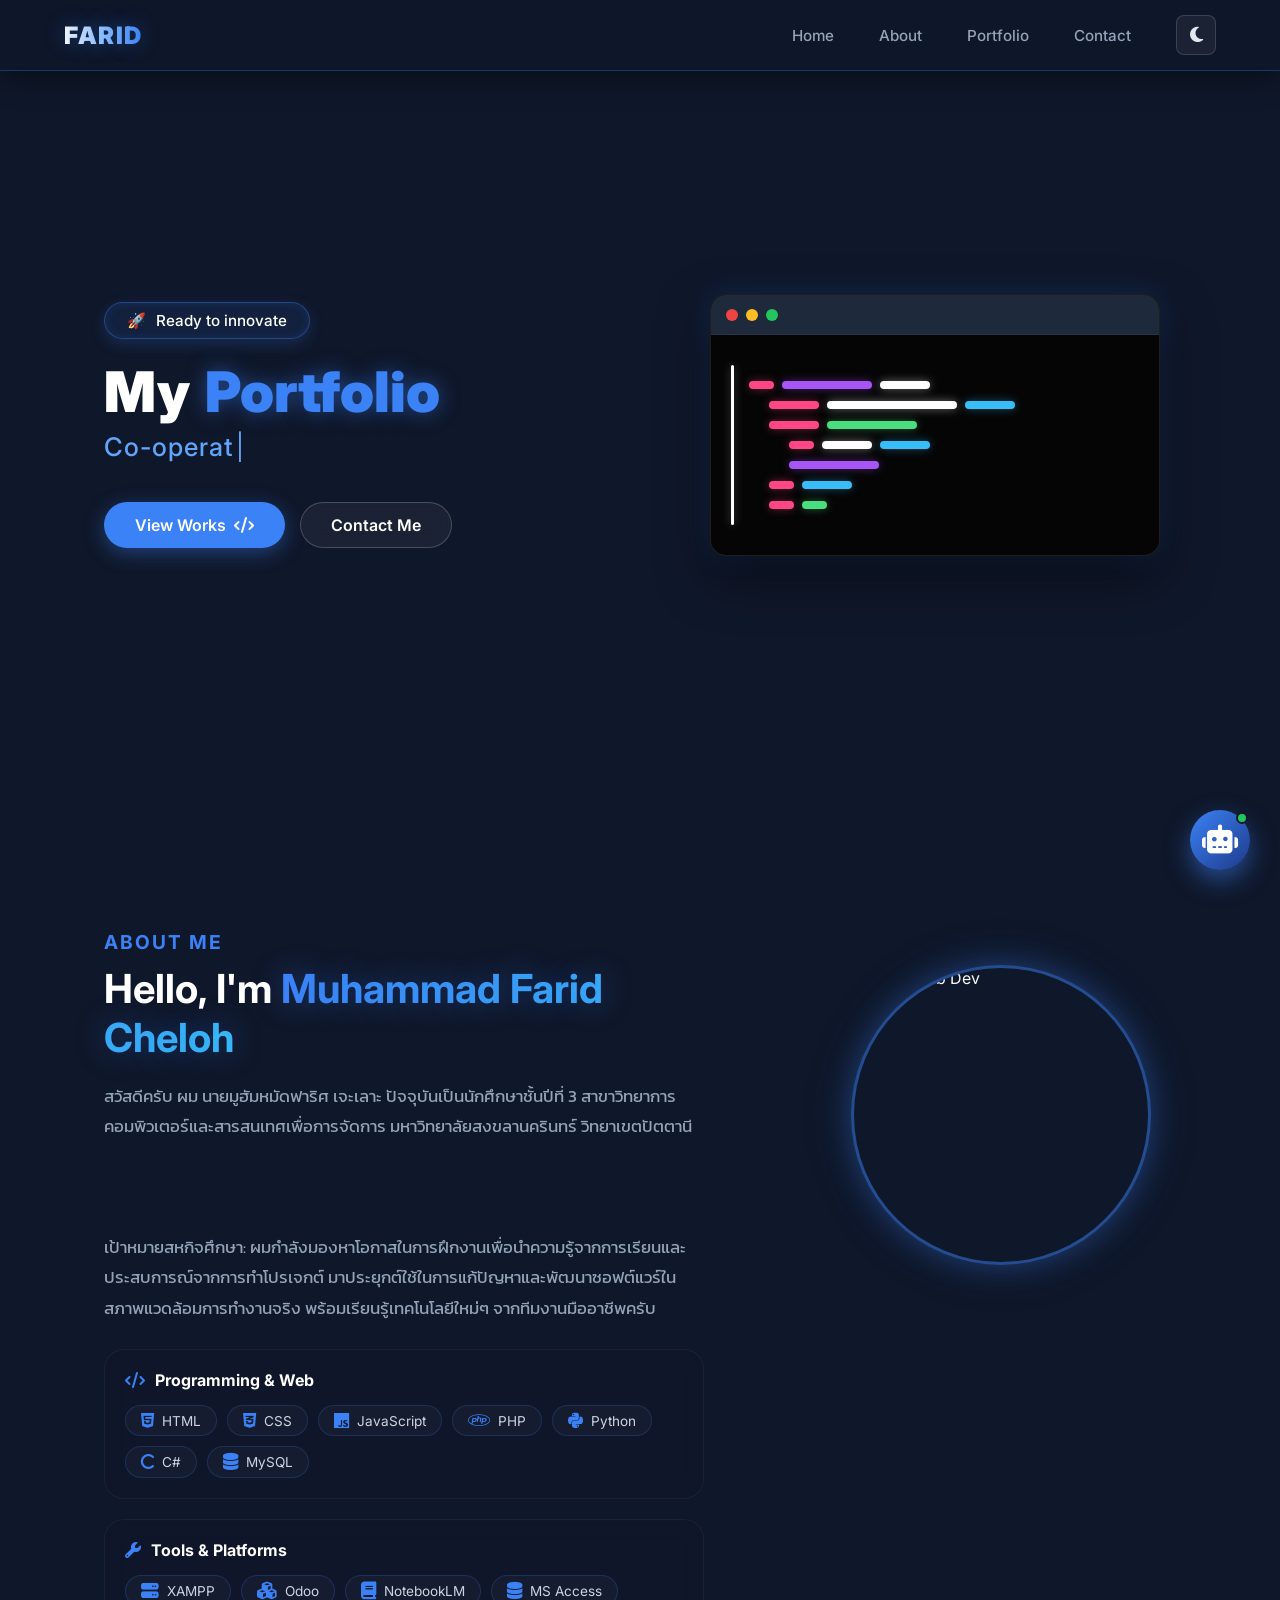
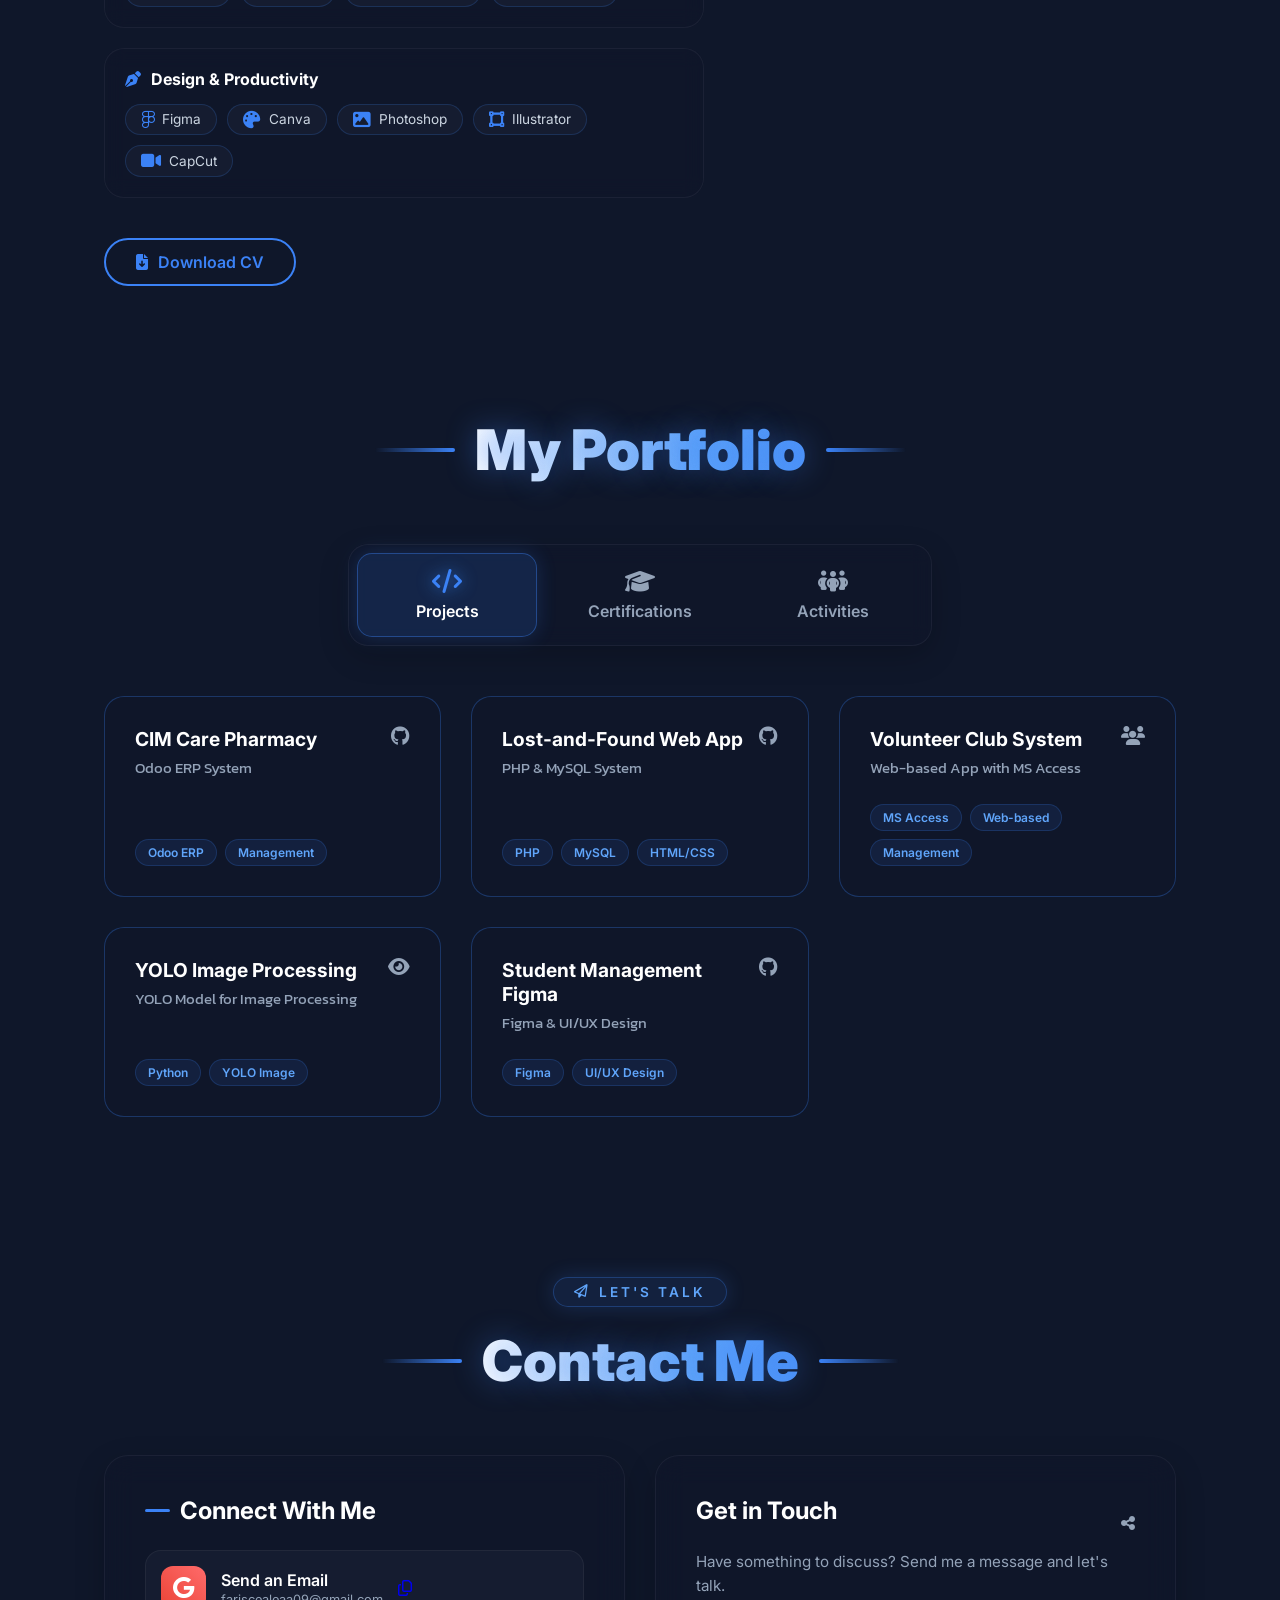
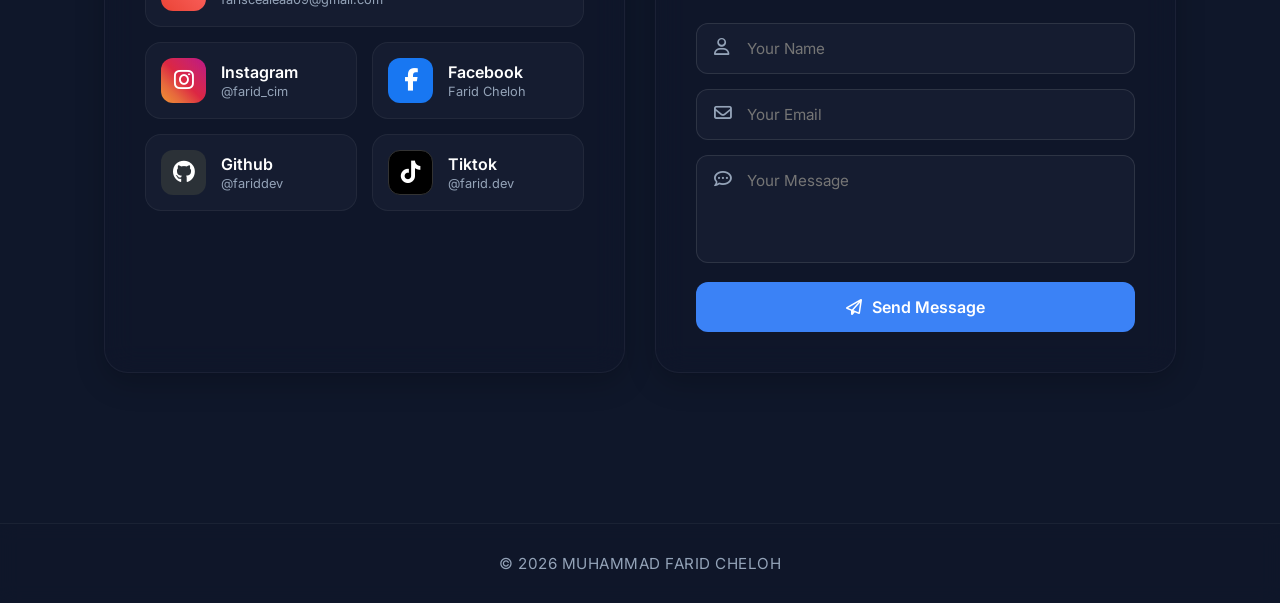
==== home.html @ 6fca8452 "Add files via upload" ====
<!DOCTYPE html>
<html lang="th">
<head>
    <meta charset="UTF-8">
    <meta name="viewport" content="width=device-width, initial-scale=1.0">
    <title>Muhammad Farid | Developer Portfolio</title>
    <link href="https://fonts.googleapis.com/css2?family=Inter:wght@400;700;900&family=Kanit:wght@200;400;600&display=swap" rel="stylesheet">
    <link rel="stylesheet" href="https://cdnjs.cloudflare.com/ajax/libs/font-awesome/6.5.1/css/all.min.css">
    <link href="https://unpkg.com/aos@2.3.1/dist/aos.css" rel="stylesheet">
    <link rel="stylesheet" href="style.css">
</head>
<body>

    <nav class="pill-nav" data-aos="fade-down">
        <div class="nav-left"><span class="nav-brand-name">Farid</span></div>
        <div class="nav-right-group">
            <ul class="nav-links">
                <li><a href="#home" class="nav-item">Home</a></li>
                <li><a href="#about" class="nav-item">About</a></li>
                <li><a href="#projects" class="nav-item">Portfolio</a></li>
                <li><a href="#contact" class="nav-item">Contact</a></li>
            </ul>
            <button id="theme-toggle" class="theme-btn" title="Toggle Dark/Light Mode"><i class="fa-solid fa-moon"></i></button>
        </div>
    </nav>

    <main>
        <section id="home" class="hero">
            <div class="container hero-container">
                <div class="hero-content" data-aos="fade-right">
                    <div class="status-pill"><span>🚀</span> Ready to innovate</div>
                    <h1 class="job-title">My<span>Portfolio</span></h1>
                    <h2 class="sub-job"><span id="typewriter-text"></span><span class="blink-cursor">|</span></h2>
                    <div class="hero-btns">
                        <a href="#projects" class="btn-primary">View Works <i class="fa-solid fa-code"></i></a>
                        <a href="#contact" class="btn-secondary">Contact Me</a>
                    </div>
                </div>
                
                <div class="hero-visual" data-aos="zoom-in" data-aos-delay="200">
                    <div class="dev-logo-box">
                        <div class="browser-dots">
                            <span class="dot red"></span><span class="dot yellow"></span><span class="dot green"></span>
                        </div>
                        <div class="code-animation-container">
                            <div class="vertical-line"></div>
                            <div class="code-lines-wrapper">
                                <div class="c-line"><span class="c-pill pink w-1"></span><span class="c-pill purple w-3"></span><span class="c-pill white w-2"></span></div>
                                <div class="c-line indent-1"><span class="c-pill pink w-2"></span><span class="c-pill white w-4"></span><span class="c-pill blue w-2"></span></div>
                                <div class="c-line indent-1"><span class="c-pill pink w-2"></span><span class="c-pill green w-3"></span></div>
                                <div class="c-line indent-2"><span class="c-pill pink w-1"></span><span class="c-pill white w-2"></span><span class="c-pill blue w-2"></span></div>
                                <div class="c-line indent-2"><span class="c-pill purple w-3"></span></div>
                                <div class="c-line indent-1"><span class="c-pill pink w-1"></span><span class="c-pill blue w-2"></span></div>
                                <div class="c-line indent-1"><span class="c-pill pink w-1"></span><span class="c-pill green w-1"></span></div>
                            </div>
                        </div>
                    </div>
                </div>
            </div>
        </section>

        <section id="about">
            <div class="container">
                <div class="about-wrapper">
                    <div class="about-info" data-aos="fade-right">
                        <h2 class="about-title">About Me</h2>
                        <h3 class="hello-text">Hello, I'm <span class="highlight-name">Muhammad Farid Cheloh</span></h3>
                        <p class="about-bio">
                            สวัสดีครับ ผม นายมูฮัมหมัดฟาริศ เจะเลาะ ปัจจุบันเป็นนักศึกษาชั้นปีที่ 3 สาขาวิทยาการคอมพิวเตอร์และสารสนเทศเพื่อการจัดการ มหาวิทยาลัยสงขลานครินทร์ วิทยาเขตปัตตานี<br><br><br><br>
                            เป้าหมายสหกิจศึกษา: ผมกำลังมองหาโอกาสในการฝึกงานเพื่อนำความรู้จากการเรียนและประสบการณ์จากการทำโปรเจกต์ มาประยุกต์ใช้ในการแก้ปัญหาและพัฒนาซอฟต์แวร์ในสภาพแวดล้อมการทำงานจริง พร้อมเรียนรู้เทคโนโลยีใหม่ๆ จากทีมงานมืออาชีพครับ
                        </p>
                        
                        <div class="skills-showcase">
                            <div class="skill-category">
                                <h4><i class="fa-solid fa-code"></i> Programming & Web</h4>
                                <div class="tech-stack-pills">
                                    <span class="tech-pill"><i class="fa-brands fa-html5"></i> HTML</span>
                                    <span class="tech-pill"><i class="fa-brands fa-css3-alt"></i> CSS</span>
                                    <span class="tech-pill"><i class="fa-brands fa-js"></i> JavaScript</span>
                                    <span class="tech-pill"><i class="fa-brands fa-php"></i> PHP</span>
                                    <span class="tech-pill"><i class="fa-brands fa-python"></i> Python</span>
                                    <span class="tech-pill"><i class="fa-solid fa-c"></i> C#</span>
                                    <span class="tech-pill"><i class="fa-solid fa-database"></i> MySQL</span>
                                </div>
                            </div>

                            <div class="skill-category">
                                <h4><i class="fa-solid fa-wrench"></i> Tools & Platforms</h4>
                                <div class="tech-stack-pills">
                                    <span class="tech-pill"><i class="fa-solid fa-server"></i> XAMPP</span>
                                    <span class="tech-pill"><i class="fa-solid fa-cubes"></i> Odoo</span>
                                    <span class="tech-pill"><i class="fa-solid fa-book"></i> NotebookLM</span>
                                    <span class="tech-pill"><i class="fa-solid fa-database"></i> MS Access</span>
                                </div>
                            </div>

                            <div class="skill-category">
                                <h4><i class="fa-solid fa-pen-nib"></i> Design & Productivity</h4>
                                <div class="tech-stack-pills">
                                    <span class="tech-pill"><i class="fa-brands fa-figma"></i> Figma</span>
                                    <span class="tech-pill"><i class="fa-solid fa-palette"></i> Canva</span>
                                    <span class="tech-pill"><i class="fa-solid fa-image"></i> Photoshop</span>
                                    <span class="tech-pill"><i class="fa-solid fa-vector-square"></i> Illustrator</span>
                                    <span class="tech-pill"><i class="fa-solid fa-video"></i> CapCut</span>
                                </div>
                            </div>
                        </div>

                        <div class="about-actions">
                            <a href="assets/pdf/Resume_Muhammadfarid_Cheloh.pdf" class="btn-cv" target="_blank"><i class="fa-solid fa-file-arrow-down"></i> Download CV</a>
                        </div>
                    </div>
                    
                    <div class="about-image-container" data-aos="fade-left">
                        <div class="profile-glow-ring"></div>
                        <div class="profile-circle">
                            <img src="https://media.discordapp.net/attachments/1481311491276800192/1481694243419590778/0b1e8082-4c52-452a-9e64-dcdb04a88c0c.png?ex=69b43ecc&is=69b2ed4c&hm=f2e26850e00615bcdcffd35544f0e735a19c7c8fc6d232da368fdc7147a6ad24&=&format=webp&quality=lossless&width=659&height=879" alt="Farid Web Dev">
                        </div>
                    </div>
                </div>
            </div>
        </section>
        
        <section id="projects">
            <div class="container">
                <div class="portfolio-header-container">
                    <h2 class="section-title-decorated">
                        <span class="deco-line left"></span>
                        <span class="text-gradient">My Portfolio</span>
                        <span class="deco-line right"></span>
                    </h2>
                </div>
                
                <div class="portfolio-tabs-container" data-aos="fade-up">
                    <div class="portfolio-tabs">
                        <button class="tab-btn active" data-target="projects-grid">
                            <i class="fa-solid fa-code"></i>
                            <span>Projects</span>
                        </button>
                        <button class="tab-btn" data-target="certs-grid">
                            <i class="fa-solid fa-graduation-cap"></i>
                            <span>Certifications</span>
                        </button>
                        <button class="tab-btn" data-target="activities-grid">
                            <i class="fa-solid fa-people-group"></i>
                            <span>Activities</span>
                        </button>
                    </div>
                </div>

                <div id="projects-grid" class="tab-content active">
                    <div class="project-grid">
                        
                        <div class="project-card outline-card open-modal-btn" style="cursor: pointer;"
                             data-title="CIM Care Pharmacy"
                             data-img="https://media.discordapp.net/attachments/1481311491276800192/1485883599323529377/88a41fdd-7c52-43fe-902d-ece4207ed187.jpg?ex=69c37c70&is=69c22af0&hm=4f07d56ad2f64a5fb3a682da30a0ff3fe61378372bcf04bba77ad2b9ac357f90&=&format=webp&width=1152&height=723, 
                                       https://media.discordapp.net/attachments/1481311491276800192/1485883597880692807/99251983-9592-48e6-a6f1-7eb5e200b9e2.jpg?ex=69c37c70&is=69c22af0&hm=0306066118ce299c33e43a472f9101943905da246966fafbe5e33caf48d497ce&=&format=webp&width=1152&height=723,
                                       https://media.discordapp.net/attachments/1481311491276800192/1485883598492930058/7925c817-18c9-420f-a3f4-76be4906a9b6.jpg?ex=69c37c70&is=69c22af0&hm=d666dd576604ce462f08e3804260b4a6ec5bf44ad49f0ec4b7afc1905e0ea5fe&=&format=webp&width=1152&height=723"
                             data-desc="ระบบบริหารจัดการร้านขายยา CIM Care Pharmacy พัฒนาด้วย Odoo ERP มีโมดูลการจัดการสินค้า การขาย การเงิน และรายงานต่างๆ ช่วยให้เจ้าของร้านสามารถควบคุมธุรกิจได้อย่างมีประสิทธิภาพและง่ายดาย"
                             data-tech="Odoo ERP, Management">
                            <div class="card-info">
                                <div class="card-header">
                                    <h3>CIM Care Pharmacy</h3>
                                    <i class="fa-brands fa-github link-icon"></i>
                                </div>
                                <span class="card-subtitle">Odoo ERP System</span>
                                <div class="tech-tags">
                                    <span>Odoo ERP</span>
                                    <span>Management</span>
                                </div>
                                <div class="full-card-link"></div> 
                            </div>
                        </div>

                        <div class="project-card outline-card open-modal-btn" style="cursor: pointer;"
                             data-title="Lost-and-Found Web App"
                             data-img="https://media.discordapp.net/attachments/1481311491276800192/1481745475320283207/image.png?ex=69b46e82&is=69b31d02&hm=18e2483980aef44514c56a6eb5051f0a61d94b0a17c85876382520f015a49aad&=&format=webp&quality=lossless&width=1569&height=723, 
                                       https://media.discordapp.net/attachments/1481311491276800192/1481748714245853346/image.png?ex=69b47187&is=69b32007&hm=9be3e0a5d3b03867d58f86a2780c4bc62d487c665bfd4aabff8213b890ccf7b4&=&format=webp&quality=lossless&width=1070&height=456"
                             data-desc="ระบบเว็บแอปพลิเคชันสำหรับแจ้งของหายและตามหาของภายในมหาวิทยาลัย พัฒนาด้วย PHP และ MySQL มีระบบจัดการผู้ใช้งาน การอัปโหลดรูปภาพ และอัปเดตสถานะสิ่งของได้แบบ Real-time"
                             data-tech="PHP, MySQL, HTML, CSS, JavaScript, Bootstrap">
                            <div class="card-info">
                                <div class="card-header">
                                    <h3>Lost-and-Found Web App</h3>
                                    <i class="fa-brands fa-github link-icon"></i>
                                </div>
                                <span class="card-subtitle">PHP & MySQL System</span>
                                <div class="tech-tags">
                                    <span>PHP</span>
                                    <span>MySQL</span>
                                    <span>HTML/CSS</span>
                                </div>
                                <div class="full-card-link"></div> 
                            </div>
                        </div>

                        <div class="project-card outline-card">
                            <div class="card-info">
                                <div class="card-header">
                                    <h3>Volunteer Club System</h3>
                                    <i class="fa-solid fa-users link-icon"></i>
                                </div>
                                <span class="card-subtitle">Web-based App with MS Access</span>
                                <div class="tech-tags">
                                    <span>MS Access</span>
                                    <span>Web-based</span>
                                    <span>Management</span>
                                </div>
                                <a href="#" class="full-card-link"></a>
                            </div>
                        </div>

                        <div class="project-card outline-card open-modal-btn" style="cursor: pointer;"
                             data-title="Object Detection Project"
                             data-img="https://media.discordapp.net/attachments/1481311491276800192/1481751791715745835/yolo_plastic_p03.jpg?ex=69c2f4e4&is=69c1a364&hm=31dc283a71bdb7e39eda054e9e2a176131e625cab641ef8742f6fc1457f4703a&=&format=webp&width=542&height=723, 
                                       https://media.discordapp.net/attachments/1481311491276800192/1481751792508469398/yolo_paper_p02.jpg?ex=69c2f4e4&is=69c1a364&hm=763115bdb76300b41ec4a419a7262416ef0cac3c84dc5ded27e4112a373a4181&=&format=webp&width=542&height=723,
                                       https://media.discordapp.net/attachments/1481311491276800192/1481751793309323366/yolo_bottle_p01.jpg?ex=69c2f4e5&is=69c1a365&hm=67db92fe9f99807caafc849ee7cfd0064a00bfb1fe517487b5cbd73043cea6f0&=&format=webp&width=542&height=723"
                             data-desc="โปรเจกต์ตรวจจับวัตถุในภาพด้วยโมเดล YOLO พัฒนาด้วยภาษา Python ใช้ไลบรารี OpenCV ในการประมวลผลภาพและแสดงผลการตรวจจับแบบเรียลไทม์ สามารถระบุประเภทของวัตถุและตำแหน่งในภาพได้อย่างแม่นยำ"
                             data-tech="Python, YOLO Image">
                            <div class="card-info">
                                <div class="card-header">
                                    <h3>YOLO Image Processing</h3>
                                    <i class="fa-solid fa-eye link-icon"></i>
                                </div>
                                <span class="card-subtitle">YOLO Model for Image Processing</span>
                                <div class="tech-tags">
                                    <span>Python</span>
                                    <span>YOLO Image</span>
                                </div>
                                <div class="full-card-link"></div> 
                            </div>
                        </div>

                        <div class="project-card outline-card open-modal-btn" style="cursor: pointer;"
                             data-title="Student SIS Figma"
                             data-img="https://media.discordapp.net/attachments/1481311491276800192/1485888188219260988/image.png?ex=69c380b6&is=69c22f36&hm=f29a05bbe7f69c469962e7a46a71f3ee1b674d3c18bfb6c8b0bb1ad71db80247&=&format=webp&quality=lossless&width=555&height=525"
                             data-desc="โปรเจกต์ออกแบบ UI/UX สำหรับระบบดูเว็บไซต์ของนักเรียน พัฒนาด้วย Figma มีการออกแบบหน้าจอสำหรับการจัดการข้อมูลนักเรียน การลงทะเบียน การติดตามผลการเรียน และฟีเจอร์อื่นๆ ที่ช่วยให้ครูและผู้ดูแลสามารถบริหารจัดการข้อมูลนักเรียนได้อย่างมีประสิทธิภาพ"
                             data-tech="Figma, UI/UX Design">
                            <div class="card-info">
                                <div class="card-header">
                                    <h3>Student Management Figma</h3>
                                    <i class="fa-brands fa-github link-icon"></i>
                                </div>
                                <span class="card-subtitle">Figma & UI/UX Design</span>
                                <div class="tech-tags">
                                    <span>Figma</span>
                                    <span>UI/UX Design</span>
                                </div>
                                <div class="full-card-link"></div> 
                            </div>
                        </div>

                    </div>
                </div> 

                <div id="certs-grid" class="tab-content">
                    <div class="project-grid">
                        <div class="project-card image-card">
                            <div class="card-img">
                                <img src="https://placehold.co/600x400/111827/a855f7?text=Certificate+1" alt="MikroTik Certificate">
                                <div class="card-overlay"><a href="#" class="view-btn"><i class="fa-solid fa-magnifying-glass-plus"></i> View Full</a></div>
                            </div>
                            <div class="card-info">
                                <h3>MikroTik Certified (MCNA)</h3>
                                <p>MikroTik Certified Network Associate Training, 2025</p>
                            </div>
                        </div>

                        <div class="project-card image-card">
                            <div class="card-img">
                                <img src="https://media.discordapp.net/attachments/1481311491276800192/1481709673659891862/image.png?ex=69b44d2b&is=69b2fbab&hm=9703be2eab83d7a1a5f2149329d9261585f802ae00e737520caa993a9325c331&=&format=webp&quality=lossless&width=1101&height=765" alt="Cybersecurity Certificate">
                                <div class="card-overlay"><a href="#" class="view-btn"><i class="fa-solid fa-magnifying-glass-plus"></i> View Full</a></div>
                            </div>
                            <div class="card-info">
                                <h3>Cybersecurity & Privacy</h3>
                                <p>PSU Cybersecurity and Data Privacy Days, 2025</p>
                            </div>
                        </div>
                        
                        <div class="project-card image-card">
                            <div class="card-img">
                                <img src="https://media.discordapp.net/attachments/1481311491276800192/1481706530481897523/IMG_1343.jpg?ex=69b44a3d&is=69b2f8bd&hm=d7fe6ac68503b58bfd2d3efd9ec0b7af9ffb9e10e28e3a74a32de369a7097dac&=&format=webp&width=1029&height=723" alt="Badminton">
                                <div class="card-overlay"><a href="#" class="view-btn"><i class="fa-solid fa-magnifying-glass-plus"></i> View Full</a></div>
                            </div>
                            <div class="card-info">
                                <h3>Badminton Sports</h3>
                                <p>แข่งขันกีฬาแบดมินตัน, 2024</p>
                            </div>
                        </div>

                        <div class="project-card image-card">
                            <div class="card-img">
                                <img src="https://media.discordapp.net/attachments/1481311491276800192/1481706528817025086/IMG_6391.jpg?ex=69b44a3d&is=69b2f8bd&hm=a8cc8820f9859fdd144409fbf856119537267e49c88c212ee693f2c932212bbf&=&format=webp&width=1016&height=723" alt="Leadership Workshop">
                                <div class="card-overlay"><a href="#" class="view-btn"><i class="fa-solid fa-magnifying-glass-plus"></i> View Full</a></div>
                            </div>
                            <div class="card-info">
                                <h3>Student Leadership</h3>
                                <p>Development for Awareness and Creative Problem-Solving, 2025</p>
                            </div>
                        </div>

                        <div class="project-card image-card">
                            <div class="card-img">
                                <img src="https://media.discordapp.net/attachments/1481311491276800192/1481706529777520660/86e533c26ef87e90.jpg?ex=69b44a3d&is=69b2f8bd&hm=3e104a0c25d4124528f9ae53ac05da5a087213fbf7184adb59ed3068c52005e7&=&format=webp&width=905&height=675" alt="Staff freshie game">
                                <div class="card-overlay"><a href="#" class="view-btn"><i class="fa-solid fa-magnifying-glass-plus"></i> View Full</a></div>
                            </div>
                            <div class="card-info">
                                <h3>Staff freshie game</h3>
                                <p>องค์การบริหารองค์การนักศึกษา, 2023</p>
                            </div>
                        </div>
                    </div>
                </div> 
                
                <div id="activities-grid" class="tab-content">
                    <div class="activities-simple-gallery">
                        
                        <img src="https://media.discordapp.net/attachments/1481311491276800192/1485884774043353128/IMG_1217.jpg?ex=69c37d88&is=69c22c08&hm=ded888c4de1f55e94162a581a6b4cf0b90ca44e615cb5be792a4701f435bd298&=&format=webp&width=1085&height=723" class="activity-img-click" alt="Farid Activity">
                        
                        <img src="https://media.discordapp.net/attachments/1481311491276800192/1485884774462652547/IMG_1218.jpg?ex=69c37d88&is=69c22c08&hm=056251157533369226f5909fe4cbef19fc019be3ddf7e70787fb2e94fd160f84&=&format=webp&width=1085&height=723" class="activity-img-click" alt="Farid Activity">
                        
                        <img src="https://media.discordapp.net/attachments/1481311491276800192/1485884775196786749/IMG_1220.jpg?ex=69c37d88&is=69c22c08&hm=9b0236f4e33c14c6a33cf4aee639fe74316ca609040d5e06b6f6773ef492debd&=&format=webp&width=1085&height=723" class="activity-img-click" alt="Farid Activity">
                        
                        <img src="https://media.discordapp.net/attachments/1481311491276800192/1485884776794689597/IMG_1228.jpg?ex=69c37d89&is=69c22c09&hm=a7f7ecebcc7b3016de108f24698b8b7e4e446db0507f916cfdc7c0a0b99b44bd&=&format=webp&width=1085&height=723" class="activity-img-click" alt="Farid Activity">
                        
                        <img src="https://media.discordapp.net/attachments/1481311491276800192/1485884817492021359/IMG_1229.jpg?ex=69c37d92&is=69c22c12&hm=2d4e276736a32ba3f0474326166c4e9f936989d240bbea5274dbe96d8ebafa5a&=&format=webp&width=1083&height=723" class="activity-img-click" alt="Farid Activity">

                        <img src="https://media.discordapp.net/attachments/1481311491276800192/1485884775846776892/IMG_1222.jpg?ex=69c37d88&is=69c22c08&hm=4fdc232a3de69fbbbdf66abf73adada2540277d803d0ee16a45f447eb086789f&=&format=webp&width=1085&height=723" class="activity-img-click" alt="Farid Activity">

                        <img src="https://media.discordapp.net/attachments/1481311491276800192/1485900309329870969/IMG_1206.jpg?ex=69c38c00&is=69c23a80&hm=7bc9ad42b9c8044d94c699455a6b1ca7be4dd91cb7b87dd7570f2891b2e9de91&=&format=webp&width=962&height=723" class="activity-img-click" alt="Farid Activity">

                        <img src="https://media.discordapp.net/attachments/1481311491276800192/1485900309820608512/IMG_1204.jpg?ex=69c38c00&is=69c23a80&hm=adda63af9fb7766103c6de2a633a4aa8eea657bc4f187446d445e659bc64ca1c&=&format=webp&width=963&height=723" class="activity-img-click" alt="Farid Activity">

                        <img src="https://media.discordapp.net/attachments/1481311491276800192/1485884775540588686/IMG_1221.jpg?ex=69c37d88&is=69c22c08&hm=50d93d935a03eb7f4ea96c55dd2bd4f8ed09ff8b3d5a9826a8964b41095c59f2&=&format=webp&width=1023&height=723" class="activity-img-click" alt="Farid Activity">
                    </div>
                    </div>
                </div>
            </div>
        </section>

        <section id="contact" class="contact-section">
            <div class="container" data-aos="fade-up">
                <div class="portfolio-header-container">
                    <div class="portfolio-badge"><i class="fa-regular fa-paper-plane"></i> Let's Talk</div>
                    <h2 class="section-title-decorated">
                        <span class="deco-line left"></span>
                        <span class="text-gradient">Contact Me</span>
                        <span class="deco-line right"></span>
                    </h2>
                </div>

                <div class="contact-grid">
                    <div class="contact-glass-panel">
                        <h3 class="contact-heading"><span class="dash"></span> Connect With Me</h3>
                        <div class="social-cards">
                            <a href="mailto:fariscealeaa09@gmail.com" class="social-card full-width">
                                <div class="social-icon bg-gmail"><i class="fa-brands fa-google"></i></div>
                                <div class="social-text">
                                    <h4>Send an Email</h4>
                                    <p>fariscealeaa09@gmail.com</p>
                                </div>
                                <i class="fa-regular fa-copy copy-icon"></i>
                            </a>
                            
                            <div class="social-sub-grid">
                                <a href="https://www.instagram.com/farid_cim" class="social-card" target="_blank">
                                    <div class="social-icon bg-instagram"><i class="fa-brands fa-instagram"></i></div>
                                    <div class="social-text">
                                        <h4>Instagram</h4>
                                        <p>@farid_cim</p>
                                    </div>
                                </a>
                                <a href="https://www.facebook.com/" class="social-card" target="_blank">
                                    <div class="social-icon bg-facebook"><i class="fa-brands fa-facebook-f"></i></div>
                                    <div class="social-text">
                                        <h4>Facebook</h4>
                                        <p>Farid Cheloh</p>
                                    </div>
                                </a>
                                <a href="https://github.com/fariddev" class="social-card" target="_blank">
                                    <div class="social-icon bg-github"><i class="fa-brands fa-github"></i></div>
                                    <div class="social-text">
                                        <h4>Github</h4>
                                        <p>@fariddev</p>
                                    </div>
                                </a>
                                <a href="https://www.tiktok.com/@farid.dev" class="social-card" target="_blank">
                                    <div class="social-icon bg-tiktok"><i class="fa-brands fa-tiktok"></i></div>
                                    <div class="social-text">
                                        <h4>Tiktok</h4>
                                        <p>@farid.dev</p>
                                    </div>
                                </a>
                            </div>
                        </div>
                    </div>

                    <div class="contact-glass-panel">
                        <div class="form-header">
                            <h3 class="contact-heading">Get in Touch</h3>
                            <i class="fa-solid fa-share-nodes share-icon"></i>
                        </div>
                        <p class="form-desc">Have something to discuss? Send me a message and let's talk.</p>
                        
                        <form action="https://formspree.io/f/ใส่รหัสของแกตรงนี้" method="POST" class="custom-form">
                            <div class="input-group">
                                <i class="fa-regular fa-user"></i>
                                <input type="text" name="name" placeholder="Your Name" required>
                            </div>
                            <div class="input-group">
                                <i class="fa-regular fa-envelope"></i>
                                <input type="email" name="email" placeholder="Your Email" required>
                            </div>
                            <div class="input-group">
                                <i class="fa-regular fa-comment-dots"></i>
                                <textarea name="message" placeholder="Your Message" rows="4" required></textarea>
                            </div>
                            <button type="submit" class="btn-submit">
                                <i class="fa-regular fa-paper-plane"></i> Send Message
                            </button>
                        </form>
                    </div>
                </div>
            </div>
        </section>

    </main>

    <footer class="site-footer">
        <p>&copy; 2026 MUHAMMAD FARID CHELOH</p>
    </footer>

    <div id="project-modal" class="modal-backdrop">
        <div class="modal-content modal-gallery-version"> 
            <button id="close-modal" class="close-modal-btn"><i class="fa-solid fa-xmark"></i></button>
            
            <div class="modal-gallery-wrapper">
                <img id="modal-img" src="" alt="Project Image" class="modal-project-img">
                <button class="gallery-nav-btn prev-btn"><i class="fa-solid fa-chevron-left"></i></button>
                <button class="gallery-nav-btn next-btn"><i class="fa-solid fa-chevron-right"></i></button>
                <div id="modal-counter" class="modal-image-counter">1 / 1</div>
            </div>
            
            <div class="modal-body" id="modal-text-content">
                <h2 id="modal-title" class="modal-project-title">Project Title</h2>
                <p id="modal-desc" class="modal-project-desc">รายละเอียดโปรเจกต์จะแสดงตรงนี้...</p>
                <h4 style="color: var(--primary); margin-bottom: 10px; font-family: 'Inter', sans-serif;">Technologies Used:</h4>
                <div id="modal-tech" class="modal-tech-tags tech-tags"></div>
            </div>
        </div>
    </div>

    <div class="ai-chat-container">
        <div id="ai-chat-window" class="ai-chat-window hidden">
            <div class="chat-header">
                <div class="header-info">
                    <div class="ai-avatar"><i class="fa-solid fa-robot"></i></div>
                    <div>
                        <h4>Farid's AI</h4>
                        <span class="online-status">Online</span>
                    </div>
                </div>
                <button id="close-chat-btn"><i class="fa-solid fa-xmark"></i></button>
            </div>
            
            <div id="chat-body" class="chat-body">
                <div class="message ai-message">
                    สวัสดีคั้บ! ผมคือ AI ผู้ช่วยของคุณฟาริศ 🚀 <br>มีอะไรให้ผมแนะนำเกี่ยวกับโปรเจกต์ หรือสกิลการเขียนเว็บของเขาไหมครับ?
                </div>
            </div>
            
            <div class="chat-footer">
                <input type="text" id="chat-input" placeholder="พิมพ์ถามอะไรหน่อยสิ...">
                <button id="send-chat-btn"><i class="fa-solid fa-paper-plane"></i></button>
            </div>
        </div>

        <button id="ai-chat-toggle" class="ai-chat-toggle">
            <i class="fa-solid fa-robot"></i>
            <span class="notification-dot"></span>
        </button>
    </div>

    <script src="https://unpkg.com/aos@2.3.1/dist/aos.js"></script>
    <script src="script.js"></script>
</body>
</html>
---- style.css ----
/* =========================================
   FARID PORTFOLIO - MAIN STYLESHEET (BLUE & NAVY THEME)
========================================= */

/* --- 1. Reset & Global --- */
:root {
    --primary: #3b82f6; /* สีฟ้าหลัก (Blue 500) */
    --primary-glow: rgba(59, 130, 246, 0.5); /* เรืองแสงสีฟ้า */
    --bg-dark: #0f172a; /* สีกรมท่าเข้ม (Slate 900) */
    --text-main: #f8fafc;
    --text-dim: #94a3b8;
    --glass: rgba(255, 255, 255, 0.03);
}

* { margin: 0; padding: 0; box-sizing: border-box; }
body { background: var(--bg-dark); color: var(--text-main); font-family: 'Inter', 'Kanit', sans-serif; overflow-x: hidden; transition: background 0.4s ease, color 0.4s ease; }
.container { max-width: 1200px; margin: 0 auto; padding: 0 5%; }

/* --- 2. Nav Bar --- */
.pill-nav {
    position: fixed; top: 0; left: 0; 
    display: flex; justify-content: space-between; align-items: center;
    background: rgba(15, 23, 42, 0.85); 
    backdrop-filter: blur(15px); -webkit-backdrop-filter: blur(15px);
    border: none; border-bottom: 1px solid rgba(59, 130, 246, 0.3); 
    box-shadow: 0 4px 30px rgba(0, 0, 0, 0.5); 
    padding: 15px 5%; 
    border-radius: 0; 
    z-index: 1000; width: 100%; max-width: 100%;
    transition: background 0.4s ease, border-color 0.4s ease;
}

.nav-brand-name {
    font-size: 1.5rem; font-weight: 900; font-family: 'Inter', sans-serif; letter-spacing: 1.5px;
    background: linear-gradient(90deg, #fff, #93c5fd, #3b82f6);
    -webkit-background-clip: text; -webkit-text-fill-color: transparent;
    text-shadow: 0 0 20px rgba(59, 130, 246, 0.4);
    text-transform: uppercase;
}

.nav-right-group { display: flex; align-items: center; gap: 15px; }
.pill-nav .nav-links { display: flex; list-style: none; gap: 5px; margin: 0; padding: 0; }
.pill-nav .nav-item {
    text-decoration: none; color: #94a3b8; padding: 8px 20px;
    font-size: 0.95rem; font-weight: 500; border-radius: 8px; transition: 0.4s ease;
}
.pill-nav .nav-item:hover {
    color: #fff; background: rgba(59, 130, 246, 0.15); 
    text-shadow: 0 0 10px rgba(59, 130, 246, 0.8); box-shadow: 0 0 20px rgba(59, 130, 246, 0.3);
}

.theme-btn {
    background: rgba(255, 255, 255, 0.05); color: #e2e8f0; 
    border: 1px solid rgba(255, 255, 255, 0.15); border-radius: 8px; 
    width: 40px; height: 40px; display: flex; justify-content: center; align-items: center;
    font-size: 1.1rem; cursor: pointer; transition: 0.4s ease; margin-left: 10px; 
}
.theme-btn:hover {
    background: rgba(59, 130, 246, 0.15); color: #fff; border-color: var(--primary);
    box-shadow: 0 0 15px rgba(59, 130, 246, 0.5); transform: rotate(15deg) scale(1.1);
}

/* --- 3. Hero Section (Landing Page) --- */
.hero { min-height: 100vh; display: flex; align-items: center; padding-top: 50px; padding-bottom: 100px; }
.hero-container { display: flex; justify-content: space-between; align-items: center; width: 100%; gap: 40px;}

.hero-content { flex: 1; display: flex; flex-direction: column; align-items: flex-start; }

.status-pill {
    display: inline-flex; align-items: center; gap: 10px; padding: 8px 22px; background: rgba(59, 130, 246, 0.1); 
    border: 1px solid rgba(59, 130, 246, 0.4); border-radius: 50px; color: #fff; font-size: 0.95rem; font-weight: 500; font-family: 'Inter', sans-serif;
    margin-bottom: 20px; box-shadow: 0 5px 15px rgba(59, 130, 246, 0.2), inset 0 0 10px rgba(59, 130, 246, 0.15); backdrop-filter: blur(10px);
}

.job-title { font-size: 3.5rem; font-weight: 900; color: #fff; line-height: 1.2; margin-bottom: 5px; display: flex; gap: 15px; flex-wrap: wrap; align-items: center; }
.job-title span { color: var(--primary); text-shadow: 0 0 20px rgba(59, 130, 246, 0.5); }

.sub-job { font-family: 'Inter', 'Kanit', sans-serif; font-size: 1.6rem; color: #60a5fa; margin-bottom: 30px; font-weight: 500; letter-spacing: 1px; display: inline-block; }

.blink-cursor { font-weight: normal; color: #60a5fa; animation: blink 0.7s step-end infinite; margin-left: 2px; }
@keyframes blink { 0%, 100% { opacity: 1; } 50% { opacity: 0; } }

.hero-btns { display: flex; gap: 15px; margin-top: 10px; }
.btn-primary {
    background: var(--primary); color: #fff; text-decoration: none; padding: 12px 30px; border-radius: 50px; font-weight: 600; font-size: 1rem;
    display: flex; align-items: center; gap: 8px; transition: 0.3s ease; box-shadow: 0 5px 20px rgba(59, 130, 246, 0.4); border: 1px solid transparent;
}
.btn-primary:hover { background: #2563eb; transform: translateY(-3px); box-shadow: 0 8px 25px rgba(59, 130, 246, 0.6); }

.btn-secondary {
    background: rgba(255, 255, 255, 0.05); color: #fff; text-decoration: none; padding: 12px 30px; border-radius: 50px;
    font-weight: 600; font-size: 1rem; transition: 0.3s ease; border: 1px solid rgba(255, 255, 255, 0.2); backdrop-filter: blur(10px);
}
.btn-secondary:hover { background: rgba(255, 255, 255, 0.1); border-color: var(--primary); color: var(--primary); transform: translateY(-3px); box-shadow: 0 5px 15px rgba(59, 130, 246, 0.2); }

/* --- 🌟 กล่องหน้าต่าง Mac ฝั่งขวา (แก้ขอบดำล้นแล้ว) 🌟 --- */
.hero-visual { width: 45%; position: relative; display: flex; justify-content: center; align-items: center; }

.dev-logo-box {
    position: relative; z-index: 2; width: 100%; max-width: 450px;
    background: #050505; /* สีดำเข้ม */
    border: 1px solid rgba(255, 255, 255, 0.1);
    border-radius: 16px;
    overflow: hidden; /* 🚨 คำสั่งตัดขอบสีดำที่ล้นออกมา 🚨 */
    display: flex; flex-direction: column;
    box-shadow: 0 20px 50px rgba(0, 0, 0, 0.5), 0 0 30px rgba(59, 130, 246, 0.2);
    animation: floatSmooth 6s ease-in-out infinite;
}

.browser-dots {
    height: 40px; background: #1e293b; /* แถบเทาด้านบน */
    display: flex; align-items: center; gap: 8px; padding: 0 15px;
    border-bottom: 1px solid rgba(255, 255, 255, 0.05);
}
.browser-dots .dot { width: 12px; height: 12px; border-radius: 50%; }
.browser-dots .dot.red { background: #ef4444; }
.browser-dots .dot.yellow { background: #fbbf24; }
.browser-dots .dot.green { background: #22c55e; }

.code-animation-container { flex: 1; display: flex; padding: 30px 20px; gap: 15px; align-items: center; }
.vertical-line { width: 3px; height: 100%; min-height: 160px; background: #ffffff; border-radius: 4px; box-shadow: 0 0 10px rgba(255,255,255,0.3); }

.code-lines-wrapper { display: flex; flex-direction: column; gap: 12px; flex: 1; }
.c-line { display: flex; gap: 8px; align-items: center; flex-wrap: wrap; }
.c-line.indent-1 { padding-left: 20px; }
.c-line.indent-2 { padding-left: 40px; }

.c-pill {
    height: 8px; border-radius: 5px; opacity: 0;
    animation: typePill 0.1s ease forwards;
}

.c-pill.pink { background: #ff4785; box-shadow: 0 0 10px rgba(255, 71, 133, 0.4); }
.c-pill.purple { background: #a855f7; box-shadow: 0 0 10px rgba(168, 85, 247, 0.4); }
.c-pill.white { background: #ffffff; box-shadow: 0 0 10px rgba(255, 255, 255, 0.4); }
.c-pill.green { background: #4ade80; box-shadow: 0 0 10px rgba(74, 222, 128, 0.4); }
.c-pill.blue { background: #38bdf8; box-shadow: 0 0 10px rgba(56, 189, 248, 0.4); }

.c-pill.w-0 { width: 8px; }
.c-pill.w-1 { width: 25px; }
.c-pill.w-2 { width: 50px; }
.c-pill.w-3 { width: 90px; }
.c-pill.w-4 { width: 130px; }

@keyframes typePill {
    from { opacity: 0; transform: scaleX(0); transform-origin: left; }
    to { opacity: 1; transform: scaleX(1); transform-origin: left; }
}
@keyframes floatSmooth { 
    0%, 100% { transform: translateY(0) rotate(0deg); } 
    50% { transform: translateY(-15px) rotate(1deg); } 
}

/* แอนิเมชันพิมพ์ทีละบรรทัด */
.c-line:nth-child(1) .c-pill:nth-child(1) { animation-delay: 0.2s; }
.c-line:nth-child(1) .c-pill:nth-child(2) { animation-delay: 0.4s; }
.c-line:nth-child(1) .c-pill:nth-child(3) { animation-delay: 0.6s; }
.c-line:nth-child(1) .c-pill:nth-child(4) { animation-delay: 0.7s; }
.c-line:nth-child(2) .c-pill:nth-child(1) { animation-delay: 1.0s; }
.c-line:nth-child(2) .c-pill:nth-child(2) { animation-delay: 1.2s; }
.c-line:nth-child(2) .c-pill:nth-child(3) { animation-delay: 1.5s; }
.c-line:nth-child(3) .c-pill:nth-child(1) { animation-delay: 1.8s; }
.c-line:nth-child(3) .c-pill:nth-child(2) { animation-delay: 2.0s; }
.c-line:nth-child(3) .c-pill:nth-child(3) { animation-delay: 2.3s; }
.c-line:nth-child(4) .c-pill:nth-child(1) { animation-delay: 2.6s; }
.c-line:nth-child(4) .c-pill:nth-child(2) { animation-delay: 2.8s; }
.c-line:nth-child(4) .c-pill:nth-child(3) { animation-delay: 3.0s; }
.c-line:nth-child(5) .c-pill:nth-child(1) { animation-delay: 3.3s; }
.c-line:nth-child(6) .c-pill:nth-child(1) { animation-delay: 3.6s; }
.c-line:nth-child(7) .c-pill:nth-child(1) { animation-delay: 3.9s; }
.c-line:nth-child(7) .c-pill:nth-child(2) { animation-delay: 4.1s; }
.c-line:nth-child(8) .c-pill:nth-child(1) { animation-delay: 4.4s; }
.c-line:nth-child(8) .c-pill:nth-child(2) { animation-delay: 4.6s; }
.c-line:nth-child(9) .c-pill:nth-child(1) { animation-delay: 4.9s; }

@media (max-width: 992px) {
    .hero-container { flex-direction: column; text-align: center; gap: 40px; padding-top: 40px; }
    .hero-content { align-items: center; }
    .hero-visual { width: 100%; justify-content: center; }
}


/* --- 4. About Me & Skills Showcase --- */
#about { padding: 30px 0 100px; } 

.about-wrapper { display: flex; gap: 60px; align-items: flex-start; justify-content: space-between; }
.about-info { flex: 1; max-width: 600px; }

.about-title { font-size: 1.2rem; color: var(--primary); text-transform: uppercase; letter-spacing: 2px; margin-bottom: 10px; font-weight: 700; }
.hello-text { font-size: 2.5rem; font-weight: 700; color: #fff; margin-bottom: 20px; }
.highlight-name { color: transparent; background: linear-gradient(90deg, #3b82f6, #38bdf8); -webkit-background-clip: text; text-shadow: 0 0 30px rgba(59, 130, 246, 0.4); }
.about-bio { color: var(--text-dim); font-size: 1.05rem; line-height: 1.8; margin-bottom: 25px; font-family: 'Kanit', sans-serif; }

.skills-showcase { display: flex; flex-direction: column; gap: 20px; margin-bottom: 40px; }
.skill-category { background: rgba(15, 23, 42, 0.6); border: 1px solid rgba(255, 255, 255, 0.05); padding: 20px; border-radius: 20px; backdrop-filter: blur(10px); transition: 0.3s ease; }
.skill-category:hover { border-color: rgba(59, 130, 246, 0.3); box-shadow: 0 5px 20px rgba(0, 0, 0, 0.3); }
.skill-category h4 { color: #fff; font-size: 1rem; margin-bottom: 15px; font-family: 'Inter', sans-serif; display: flex; align-items: center; gap: 10px; }
.skill-category h4 i { color: var(--primary); }
.tech-stack-pills { display: flex; flex-wrap: wrap; gap: 10px; }
.tech-pill { background: rgba(255, 255, 255, 0.03); border: 1px solid rgba(59, 130, 246, 0.2); padding: 6px 15px; border-radius: 50px; color: #cbd5e1; font-size: 0.85rem; font-family: 'Inter', sans-serif; display: flex; align-items: center; gap: 8px; transition: 0.3s ease; }
.tech-pill i { color: var(--primary); font-size: 1.1rem; }
.tech-pill:hover { background: rgba(59, 130, 246, 0.15); border-color: var(--primary); color: #fff; transform: translateY(-3px); box-shadow: 0 5px 15px rgba(59, 130, 246, 0.3); }

.btn-cv { display: inline-flex; align-items: center; gap: 10px; background: transparent; color: var(--primary); text-decoration: none; padding: 12px 30px; border-radius: 50px; border: 2px solid var(--primary); font-weight: 600; font-size: 1rem; transition: 0.4s ease; position: relative; overflow: hidden; }
.btn-cv:hover { background: var(--primary); color: #fff; box-shadow: 0 0 20px rgba(59, 130, 246, 0.6); }

/* รูปโปรไฟล์ */
.about-image-container { position: sticky; top: 120px; width: 350px; height: 350px; display: flex; justify-content: center; align-items: center; animation: floatProfile 6s ease-in-out infinite; margin-top: 10px; }
.profile-glow-ring { position: absolute; width: 100%; height: 100%; border-radius: 50%; background: radial-gradient(circle, rgba(59, 130, 246, 0.4) 0%, rgba(15, 23, 42, 0) 70%); filter: blur(20px); z-index: 0; animation: pulseRing 4s infinite alternate; }
.profile-circle { position: relative; z-index: 1; width: 300px; height: 300px; border-radius: 50%; border: 3px solid rgba(59, 130, 246, 0.5); overflow: hidden; box-shadow: 0 0 30px rgba(59, 130, 246, 0.3); background: #0f172a; }
.profile-circle img { width: 100%; object-fit: cover; transition: 0.5s ease; }
.profile-circle:hover img { transform: scale(1.1); }

@keyframes floatProfile { 0%, 100% { transform: translateY(0); } 50% { transform: translateY(-20px); } }
@keyframes pulseRing { 0% { transform: scale(0.9); opacity: 0.7; } 100% { transform: scale(1.1); opacity: 1; } }

/* --- 5. Portfolio Grid --- */
#projects { padding: 30px 0 100px; }
.portfolio-header-container { display: flex; flex-direction: column; align-items: center; justify-content: center; width: 100%; margin: 0 auto 60px auto; }
.section-title-decorated { font-size: 3.5rem; font-weight: 900; display: flex; align-items: center; justify-content: center; gap: 20px; margin: 0; width: 100%; }
.portfolio-badge {
    background: rgba(59, 130, 246, 0.1); border: 1px solid rgba(59, 130, 246, 0.3); color: #60a5fa;
    padding: 6px 20px; border-radius: 50px; font-size: 0.85rem; font-weight: 600; letter-spacing: 3px;
    text-transform: uppercase; margin-bottom: 20px; box-shadow: 0 0 20px rgba(59, 130, 246, 0.2);
    display: flex; align-items: center; gap: 8px;
}

.section-title-decorated .text-gradient {
    background: linear-gradient(90deg, #fff, #60a5fa, #3b82f6, #fff); background-size: 200% auto;
    -webkit-background-clip: text; -webkit-text-fill-color: transparent;
    animation: gradientText 3s linear infinite; text-shadow: 0 0 30px rgba(59, 130, 246, 0.4);
}
.deco-line { display: block; width: 80px; height: 4px; border-radius: 50px; position: relative; overflow: hidden; }
.deco-line.left { background: linear-gradient(90deg, transparent, var(--primary)); }
.deco-line.right { background: linear-gradient(270deg, transparent, var(--primary)); }
.deco-line::after {
    content: ''; position: absolute; top: 0; left: -100%; width: 100%; height: 100%;
    background: linear-gradient(90deg, transparent, rgba(255,255,255,0.8), transparent);
    animation: lightSweep 2.5s infinite;
}

@keyframes gradientText { 0% { background-position: 0% center; } 100% { background-position: 200% center; } }
@keyframes lightSweep { 0% { left: -100%; } 100% { left: 100%; } }

.slider-header { display: flex; justify-content: space-between; align-items: flex-end; margin-bottom: 25px; border-bottom: 1px solid rgba(255, 255, 255, 0.1); padding-bottom: 10px; }
.slider-title { display: flex; align-items: center; gap: 12px; color: #fff; font-size: 1.8rem; font-family: 'Inter', sans-serif; font-weight: 700; }
.slider-title::before { content: ''; display: block; width: 6px; height: 32px; background: linear-gradient(180deg, #3b82f6, #38bdf8); border-radius: 10px; box-shadow: 0 0 15px rgba(59, 130, 246, 0.6); }

/* Grid แบบอัตโนมัติ */
.project-grid { display: grid; grid-template-columns: repeat(auto-fit, minmax(320px, 1fr)); gap: 30px; padding-bottom: 30px; padding-top: 10px; }

.project-card {
    background: rgba(15, 23, 42, 0.6); backdrop-filter: blur(10px);
    border-radius: 20px; overflow: hidden; transition: 0.4s cubic-bezier(0.175, 0.885, 0.32, 1.275);
    position: relative; display: flex; flex-direction: column; width: 100%;
}
.project-card:hover { transform: translateY(-10px); }

.outline-card { border: 1px solid rgba(59, 130, 246, 0.3); }
.outline-card:hover { border-color: rgba(59, 130, 246, 0.8); box-shadow: 0 10px 30px rgba(0, 0, 0, 0.5), inset 0 0 20px rgba(59, 130, 246, 0.1); }
.outline-card .card-info { padding: 30px; height: 100%; display: flex; flex-direction: column; }
.card-header { display: flex; justify-content: space-between; align-items: flex-start; margin-bottom: 5px; }
.card-header h3 { color: #fff; font-size: 1.2rem; font-family: 'Inter', sans-serif; font-weight: 700; margin: 0; }
.link-icon { color: var(--text-dim); font-size: 1.2rem; transition: 0.3s; }
.outline-card:hover .link-icon { color: var(--primary); }
.card-subtitle { color: var(--text-dim); font-size: 0.95rem; font-family: 'Kanit', sans-serif; display: block; margin-bottom: 25px; flex-grow: 1; }
.full-card-link { position: absolute; top: 0; left: 0; width: 100%; height: 100%; z-index: 10; }

.image-card { border: 1px solid rgba(255, 255, 255, 0.05); }
.image-card:hover { border-color: rgba(59, 130, 246, 0.4); box-shadow: 0 15px 30px rgba(0, 0, 0, 0.4), 0 0 15px rgba(59, 130, 246, 0.2); }
.card-img { width: 100%; height: 220px; position: relative; overflow: hidden; border-bottom: 1px solid rgba(255, 255, 255, 0.05); background: #000; }
.card-img img { width: 100%; height: 100%; object-fit: contain; transition: 0.5s; }
.image-card:hover .card-img img { transform: scale(1.05); filter: brightness(0.6); }
.card-overlay { position: absolute; top: 0; left: 0; width: 100%; height: 100%; background: rgba(15, 23, 42, 0.7); display: flex; justify-content: center; align-items: center; opacity: 0; transition: 0.4s; backdrop-filter: blur(3px); z-index: 5; }
.image-card:hover .card-overlay { opacity: 1; }
.view-btn { background: var(--primary); color: #fff; text-decoration: none; padding: 10px 20px; border-radius: 50px; font-weight: 600; font-size: 0.9rem; transform: translateY(20px); transition: 0.4s; display: flex; align-items: center; gap: 8px; z-index: 10; position: relative; }
.image-card:hover .view-btn { transform: translateY(0); }
.view-btn:hover { background: #2563eb; box-shadow: 0 0 15px rgba(59, 130, 246, 0.6); }
.image-card .card-info { padding: 25px; height: 100%; }
.image-card .card-info h3 { color: #fff; font-size: 1.1rem; margin-bottom: 8px; font-family: 'Inter', sans-serif; }
.image-card .card-info p { color: var(--text-dim); font-size: 0.85rem; line-height: 1.5; font-family: 'Kanit', sans-serif; margin: 0; }

.tech-tags { display: flex; flex-wrap: wrap; gap: 8px; position: relative; z-index: 2; pointer-events: none; margin-top: auto; }
.tech-tags span { background: rgba(59, 130, 246, 0.1); color: #60a5fa; padding: 5px 12px; border-radius: 30px; font-size: 0.75rem; font-weight: 600; border: 1px solid rgba(59, 130, 246, 0.2); }
/* --- 🌟 Portfolio Tabs (ปุ่มสลับ Projects / Certs) 🌟 --- */
.portfolio-tabs-container {
    display: flex;
    justify-content: center;
    margin-bottom: 40px;
}

.portfolio-tabs {
    display: flex;
    flex-wrap: wrap; /* 🟢 เติมบรรทัดนี้: เผื่อจอเล็กให้ปุ่มปัดตกลงมาอัตโนมัติ */
    justify-content: center; /* 🟢 เติมบรรทัดนี้: ให้อยู่ตรงกลางเสมอ */
    background: rgba(15, 23, 42, 0.6);
    backdrop-filter: blur(10px);
    border: 1px solid rgba(255, 255, 255, 0.05);
    border-radius: 20px;
    padding: 8px;
    gap: 10px;
    box-shadow: 0 10px 30px rgba(0, 0, 0, 0.2);
}

.tab-btn {
    display: flex;
    flex-direction: column; /* ให้ไอคอนอยู่บน ตัวหนังสืออยู่ล่าง */
    align-items: center;
    justify-content: center;
    gap: 8px;
    padding: 15px 40px;
    background: transparent;
    border: 1px solid transparent;
    border-radius: 15px;
    color: var(--text-dim);
    font-family: 'Inter', sans-serif;
    font-size: 1rem;
    font-weight: 600;
    cursor: pointer;
    transition: 0.3s ease;
    min-width: 180px;
}

.tab-btn i { font-size: 1.5rem; transition: 0.3s; }

.tab-btn:hover {
    color: #fff;
    background: rgba(255, 255, 255, 0.03);
}

/* สถานะเมื่อปุ่มถูกกด (ตีมสีฟ้า) */
.tab-btn.active {
    background: rgba(59, 130, 246, 0.15);
    color: #fff;
    border: 1px solid rgba(59, 130, 246, 0.4);
    box-shadow: 0 0 20px rgba(59, 130, 246, 0.2);
}
.tab-btn.active i { color: var(--primary); text-shadow: 0 0 15px rgba(59, 130, 246, 0.8); }

/* การสลับเนื้อหา Tab */
.tab-content {
    display: none; /* ซ่อนไว้ก่อน */
    animation: fadeUpTab 0.5s ease forwards;
}
.tab-content.active {
    display: block; /* โชว์เฉพาะอันที่ Active */
}

@keyframes fadeUpTab {
    from { opacity: 0; transform: translateY(20px); }
    to { opacity: 1; transform: translateY(0); }
}

/* 🌞 เพิ่มให้รองรับ Light Mode ด้วย (เอาไปต่อในส่วน Light Mode ล่างสุดของไฟล์ด้วยนะ) 🌞 */
body.light-mode .portfolio-tabs { background: rgba(255, 255, 255, 0.8); border-color: rgba(0,0,0,0.1); }
body.light-mode .tab-btn { color: var(--text-dim); }
body.light-mode .tab-btn:hover { background: rgba(0, 0, 0, 0.03); color: var(--text-main); }
body.light-mode .tab-btn.active { 
    background: rgba(59, 130, 246, 0.1); 
    color: var(--primary); 
    border-color: rgba(59, 130, 246, 0.5); 
    box-shadow: none; 
}
/* --- 6. Contact Section --- */
.contact-section { padding: 30px 0 100px;; }
.contact-grid { display: grid; grid-template-columns: repeat(auto-fit, minmax(350px, 1fr)); gap: 30px; justify-content: center; }

.contact-glass-panel { background: rgba(15, 23, 42, 0.6); backdrop-filter: blur(15px); border: 1px solid rgba(255, 255, 255, 0.05); border-radius: 24px; padding: 40px; box-shadow: 0 10px 30px rgba(0, 0, 0, 0.2); transition: 0.3s; }
.contact-glass-panel:hover { border-color: rgba(59, 130, 246, 0.3); }
.contact-heading { font-size: 1.5rem; font-weight: 700; color: #fff; margin-bottom: 25px; display: flex; align-items: center; gap: 10px; }
.dash { width: 25px; height: 3px; background: var(--primary); border-radius: 5px; }
.share-icon { color: var(--text-dim); cursor: pointer; }
.form-header { display: flex; justify-content: space-between; align-items: center; }

.social-cards { display: flex; flex-direction: column; gap: 15px; }
.social-sub-grid { display: grid; grid-template-columns: 1fr 1fr; gap: 15px; }

.social-card { display: flex; align-items: center; gap: 15px; background: rgba(255, 255, 255, 0.03); border: 1px solid rgba(255, 255, 255, 0.05); padding: 15px; border-radius: 16px; text-decoration: none; transition: 0.3s; position: relative; }
.social-card:hover { background: rgba(255, 255, 255, 0.08); transform: translateY(-3px); border-color: rgba(59, 130, 246, 0.4); }

.social-icon { width: 45px; height: 45px; border-radius: 12px; display: flex; justify-content: center; align-items: center; font-size: 1.4rem; color: #fff; flex-shrink: 0; }
.bg-gmail { background: linear-gradient(45deg, #ea4335, #ff6b6b); }
.bg-instagram { background: linear-gradient(45deg, #f09433, #e6683c, #dc2743, #cc2366, #bc1888); }
.bg-facebook { background: #1877f2; }
.bg-github { background: #2b3137; }
.bg-tiktok { background: #000000; border: 1px solid #333; }

.social-text h4 { font-size: 1rem; color: #fff; font-weight: 600; margin-bottom: 2px; }
.social-text p { font-size: 0.8rem; color: var(--text-dim); margin: 0; }

.form-desc { color: var(--text-dim); font-size: 0.95rem; margin-bottom: 25px; line-height: 1.6; }
.custom-form { display: flex; flex-direction: column; gap: 15px; }
.input-group { position: relative; }
.input-group i { position: absolute; top: 15px; left: 18px; color: var(--text-dim); font-size: 1.1rem; }
.custom-form input, .custom-form textarea { width: 100%; background: rgba(255, 255, 255, 0.03); border: 1px solid rgba(255, 255, 255, 0.1); padding: 15px 15px 15px 50px; border-radius: 12px; color: #fff; font-family: 'Inter', sans-serif; font-size: 0.95rem; outline: none; transition: 0.3s; }
.custom-form textarea { resize: none; }
.custom-form input:focus, .custom-form textarea:focus { background: rgba(255, 255, 255, 0.05); border-color: var(--primary); box-shadow: 0 0 15px rgba(59, 130, 246, 0.2); }
.custom-form input:focus + i, .custom-form textarea:focus + i { color: var(--primary); }

.btn-submit { background: var(--primary); color: #fff; border: none; padding: 15px; border-radius: 12px; font-weight: 600; font-size: 1rem; cursor: pointer; display: flex; justify-content: center; align-items: center; gap: 10px; transition: 0.3s; font-family: 'Inter', sans-serif; }
.btn-submit:hover { background: #2563eb; box-shadow: 0 5px 20px rgba(59, 130, 246, 0.4); transform: translateY(-2px); }

/* --- 7. AI Chat Widget --- */
.ai-chat-container { position: fixed; bottom: 30px; right: 30px; z-index: 999; display: flex; flex-direction: column; align-items: flex-end; gap: 15px; opacity: 0; visibility: hidden; transition: opacity 1s ease, visibility 1s; }
.ai-chat-container.show { opacity: 1; visibility: visible; }

.ai-chat-toggle { width: 60px; height: 60px; border-radius: 50%; background: linear-gradient(135deg, var(--primary), #1e3a8a); color: #fff; border: none; font-size: 1.8rem; cursor: pointer; box-shadow: 0 10px 25px rgba(59, 130, 246, 0.5); transition: 0.3s; position: relative; }
.ai-chat-toggle:hover { transform: scale(1.1) rotate(10deg); }
.notification-dot { position: absolute; top: 2px; right: 2px; width: 12px; height: 12px; background: #22c55e; border-radius: 50%; border: 2px solid #0f172a; }

.ai-chat-window { width: 350px; height: 450px; background: rgba(15, 23, 42, 0.8); backdrop-filter: blur(20px); border: 1px solid rgba(255, 255, 255, 0.1); border-radius: 20px; display: flex; flex-direction: column; overflow: hidden; box-shadow: 0 20px 40px rgba(0, 0, 0, 0.5); transition: opacity 0.3s, transform 0.3s; transform-origin: bottom right; }
.ai-chat-window.hidden { opacity: 0; transform: scale(0.5); pointer-events: none; }

.chat-header { padding: 15px 20px; background: rgba(0, 0, 0, 0.3); border-bottom: 1px solid rgba(255, 255, 255, 0.05); display: flex; justify-content: space-between; align-items: center; }
.header-info { display: flex; align-items: center; gap: 12px; }
.ai-avatar { width: 40px; height: 40px; border-radius: 50%; background: rgba(59, 130, 246, 0.2); color: var(--primary); display: flex; justify-content: center; align-items: center; font-size: 1.2rem; }
.header-info h4 { color: #fff; font-size: 1rem; margin-bottom: 2px; font-family: 'Inter', sans-serif;}
.online-status { color: #22c55e; font-size: 0.75rem; font-weight: 600; }
#close-chat-btn { background: none; border: none; color: var(--text-dim); font-size: 1.2rem; cursor: pointer; transition: 0.3s; }
#close-chat-btn:hover { color: #ef4444; }

.chat-body { flex: 1; padding: 20px; overflow-y: auto; display: flex; flex-direction: column; gap: 15px; font-family: 'Kanit', sans-serif; font-size: 0.9rem; }
.message { padding: 12px 16px; border-radius: 18px; max-width: 85%; line-height: 1.5; }
.ai-message { background: rgba(255, 255, 255, 0.05); color: #e2e8f0; border-top-left-radius: 4px; align-self: flex-start; }
.user-message { background: var(--primary); color: #fff; border-top-right-radius: 4px; align-self: flex-end; box-shadow: 0 5px 15px rgba(59, 130, 246, 0.3); }

.chat-footer { padding: 15px; background: rgba(0, 0, 0, 0.3); border-top: 1px solid rgba(255, 255, 255, 0.05); display: flex; gap: 10px; }
#chat-input { flex: 1; background: rgba(255, 255, 255, 0.05); border: 1px solid rgba(255, 255, 255, 0.1); border-radius: 20px; padding: 10px 15px; color: #fff; outline: none; font-family: 'Kanit', sans-serif; }
#chat-input:focus { border-color: var(--primary); }
#send-chat-btn { width: 42px; height: 42px; border-radius: 50%; background: var(--primary); color: #fff; border: none; cursor: pointer; display: flex; justify-content: center; align-items: center; transition: 0.3s; }
#send-chat-btn:hover { background: #2563eb; transform: scale(1.05); }

/* --- 8. Footer --- */
.site-footer { text-align: center; padding: 30px 20px; border-top: 1px solid rgba(255, 255, 255, 0.05); margin-top: 50px; background: rgba(15, 23, 42, 0.8); backdrop-filter: blur(10px); }
.site-footer p { color: var(--text-dim); font-family: 'Inter', sans-serif; font-size: 0.95rem; margin: 0; letter-spacing: 0.5px; }

/* --- 🌟 ระบบ Modal ป๊อปอัปผลงาน 🌟 --- */
.modal-backdrop {
    position: fixed; top: 0; left: 0; width: 100%; height: 100%;
    background: rgba(2, 6, 23, 0.85); backdrop-filter: blur(8px);
    display: flex; justify-content: center; align-items: center;
    z-index: 2000; opacity: 0; visibility: hidden; transition: 0.3s ease;
}
.modal-backdrop.show { opacity: 1; visibility: visible; }

.modal-content {
    background: #0f172a; border: 1px solid rgba(59, 130, 246, 0.3);
    border-radius: 20px; width: 90%; max-width: 700px; max-height: 90vh;
    overflow-y: auto; position: relative;
    transform: translateY(50px) scale(0.95); transition: 0.4s cubic-bezier(0.175, 0.885, 0.32, 1.275);
    box-shadow: 0 25px 50px rgba(0, 0, 0, 0.5), 0 0 30px rgba(59, 130, 246, 0.1);
}
.modal-backdrop.show .modal-content { transform: translateY(0) scale(1); }

.close-modal-btn {
    position: absolute; top: 15px; right: 15px; background: rgba(0,0,0,0.5);
    border: 1px solid rgba(255,255,255,0.1); color: #fff; width: 35px; height: 35px; border-radius: 50%;
    display: flex; justify-content: center; align-items: center;
    cursor: pointer; font-size: 1.2rem; transition: 0.3s; z-index: 10;
}
.close-modal-btn:hover { background: #ef4444; transform: rotate(90deg); border-color: #ef4444; }

.modal-project-img { width: 100%; height: auto; min-height: 250px; object-fit: cover; border-bottom: 1px solid rgba(255,255,255,0.1); background: #050505; }
.modal-body { padding: 30px; }
.modal-project-title { font-size: 1.8rem; color: #fff; margin-bottom: 10px; font-family: 'Inter', sans-serif; }
.modal-project-desc { color: #cbd5e1; font-size: 1rem; line-height: 1.7; margin-bottom: 20px; font-family: 'Kanit', sans-serif; }
/* --- 🖼️ Portfolio Modal Gallery (สไลด์หลายรูป) 🖼️ --- */
.modal-gallery-wrapper {
    position: relative; width: 100%; height: auto; min-height: 250px;
    background: #050505; border-bottom: 1px solid rgba(255,255,255,0.1);
    display: flex; justify-content: center; align-items: center;
    overflow: hidden;
}

.modal-project-img { width: 100%; height: auto; object-fit: contain; }

/* ปุ่มลูกศร ซ้าย-ขวา */
.gallery-nav-btn {
    position: absolute; top: 50%; transform: translateY(-50%);
    background: rgba(0,0,0,0.6); border: 1px solid rgba(255,255,255,0.15); color: #fff;
    width: 45px; height: 45px; border-radius: 50%;
    display: none; /* 🟢 ซ่อนไว้ก่อน จะโชว์ด้วย JS เมื่อมี > 1 รูป */
    justify-content: center; align-items: center;
    cursor: pointer; font-size: 1.2rem; transition: 0.3s; z-index: 5;
    text-shadow: 0 0 10px rgba(0,0,0,0.5);
}
.gallery-nav-btn:hover { background: rgba(59, 130, 246, 0.25); border-color: var(--primary); color: var(--primary); }
.gallery-nav-btn.show { display: flex; } /* 🟢 คลาสสั่งโชว์ปุ่ม 🟢 */
.prev-btn { left: 15px; }
.next-btn { right: 15px; }

/* ตัวนับรูป (เช่น 1 / 3) */
.modal-image-counter {
    position: absolute; bottom: 15px; right: 15px;
    background: rgba(0,0,0,0.7); backdrop-filter: blur(5px);
    border: 1px solid rgba(255,255,255,0.1); color: #cbd5e1;
    padding: 5px 12px; border-radius: 50px;
    font-size: 0.85rem; font-weight: 600; font-family: 'Inter', sans-serif;
    z-index: 5;
}

/* 🌞 รองรับ Light Mode (เอาไปต่อท้ายส่วน LIGHT MODE ด้วย) 🌞 */
body.light-mode .modal-content { background: #fff; border-color: rgba(0,0,0,0.1); }
body.light-mode .close-modal-btn { background: rgba(255,255,255,0.8); color: #0f172a; }
body.light-mode .modal-project-title { color: #0f172a; }
body.light-mode .modal-project-desc { color: #475569; }
body.light-mode .gallery-nav-btn { background: rgba(255,255,255,0.8); color: #0f172a; border-color: rgba(0,0,0,0.1); }
body.light-mode .gallery-nav-btn:hover { background: rgba(59, 130, 246, 0.1); border-color: var(--primary); color: var(--primary); }
/* =========================================
   9. LIGHT MODE (โหมดสว่าง)
========================================= */
body.light-mode {
    --bg-dark: #f8fafc;
    --text-main: #0f172a;
    --text-dim: #475569; 
    --glass: rgba(0, 0, 0, 0.03); 
}

body.light-mode .pill-nav { background: rgba(255, 255, 255, 0.9); border-bottom: 1px solid rgba(59, 130, 246, 0.3); }
body.light-mode .pill-nav .nav-item { color: #475569; }
body.light-mode .pill-nav .nav-item:hover { color: var(--primary); background: rgba(59, 130, 246, 0.1); text-shadow: none; box-shadow: none; }
body.light-mode .theme-btn { color: #0f172a; border-color: rgba(0, 0, 0, 0.1); }
body.light-mode .theme-btn:hover { color: #fff; }

body.light-mode .nav-brand-name { background: linear-gradient(90deg, #0f172a, #2563eb, #3b82f6); -webkit-background-clip: text; text-shadow: none; }
body.light-mode .highlight-name { background: linear-gradient(90deg, #1d4ed8, #0ea5e9); -webkit-background-clip: text; text-shadow: none; }
body.light-mode .section-title-decorated .text-gradient { background: linear-gradient(90deg, #0f172a, #2563eb, #3b82f6, #0f172a); background-size: 200% auto; -webkit-background-clip: text; text-shadow: none; }

body.light-mode .job-title span,
body.light-mode .highlight-title { text-shadow: none; }

body.light-mode .status-pill { color: #1d4ed8; border-color: rgba(59, 130, 246, 0.4); background: rgba(59, 130, 246, 0.1); box-shadow: none; }
body.light-mode .sub-job { color: #2563eb; }
body.light-mode .blink-cursor { color: #2563eb; }

/* กล่องโค้ดหน้าต่าง Mac ในโหมดสว่าง */
body.light-mode .dev-logo-box { background: #ffffff; border-color: rgba(0,0,0,0.1); box-shadow: 0 20px 50px rgba(0, 0, 0, 0.1); }
body.light-mode .browser-dots { background: #f1f5f9; border-bottom: 1px solid rgba(0,0,0,0.05); }
body.light-mode .vertical-line { background: rgba(0,0,0,0.1); }

body.light-mode .contact-glass-panel,
body.light-mode .project-card,
body.light-mode .skill-category { background: rgba(255, 255, 255, 0.8); border-color: rgba(0, 0, 0, 0.1); box-shadow: 0 10px 30px rgba(0, 0, 0, 0.05); }

body.light-mode .card-header h3, 
body.light-mode .contact-heading,
body.light-mode .hello-text,
body.light-mode .job-title,
body.light-mode .slider-title,
body.light-mode .skill-category h4 { color: #0f172a; }

body.light-mode .btn-secondary { color: #0f172a; border-color: #cbd5e1; }
body.light-mode .btn-secondary:hover { color: var(--primary); border-color: var(--primary); background: rgba(59, 130, 246, 0.1); box-shadow: none; }

body.light-mode .tech-tags span,
body.light-mode .tech-pill { color: #1d4ed8; background: rgba(59, 130, 246, 0.1); border-color: rgba(59, 130, 246, 0.3); }

body.light-mode .portfolio-badge { color: #1d4ed8; }
body.light-mode .social-card { background: rgba(0, 0, 0, 0.03); border-color: rgba(0, 0, 0, 0.05); }
body.light-mode .social-text h4 { color: #0f172a; }
body.light-mode .custom-form input, body.light-mode .custom-form textarea { background: rgba(255, 255, 255, 0.8); color: #0f172a; border-color: rgba(0, 0, 0, 0.1); }
body.light-mode .profile-circle { background: #fff; }
body.light-mode .card-img { background: #f1f5f9; }
body.light-mode .site-footer { background: rgba(255, 255, 255, 0.8); }
/* --- 📸 Simple Activities Gallery (จัดรูปอัตโนมัติ) 📸 --- */
#activities-grid .activities-simple-gallery {
    display: grid;
    /* จัด Grid อัตโนมัติ ปรับขนาดรูปลงมาเมื่อจอเล็ก (min 250px) */
    grid-template-columns: repeat(auto-fill, minmax(250px, 1fr));
    gap: 15px; /* ระยะห่างระหว่างรูป */
    padding: 20px 0;
}

#activities-grid .activities-simple-gallery img {
    width: 100%;
    /* บังคับให้รูปเป็นสัดส่วน 4:3 เท่ากันทุกรูป จะได้ไม่เบี้ยว */
    aspect-ratio: 4 / 3; 
    object-fit: cover; /* ตัดส่วนเกินของรูปให้พอดีกรอบ */
    border-radius: 12px; /* ขอบมน */
    border: 1px solid rgba(255, 255, 255, 0.1);
    box-shadow: 0 4px 10px rgba(0, 0, 0, 0.2);
    transition: 0.3s ease;
    cursor: pointer;
}

/* เอฟเฟกต์เวลาเอาม้าไปชี้ */
#activities-grid .activities-simple-gallery img:hover {
    transform: scale(1.03); /* ขยายใหญ่ขึ้นนิดนึง */
    border-color: var(--primary); /* เปลี่ยนสีขอบเป็นสีหลัก */
    box-shadow: 0 10px 20px rgba(59, 130, 246, 0.3); /* ใส่แสงเรือง */
}
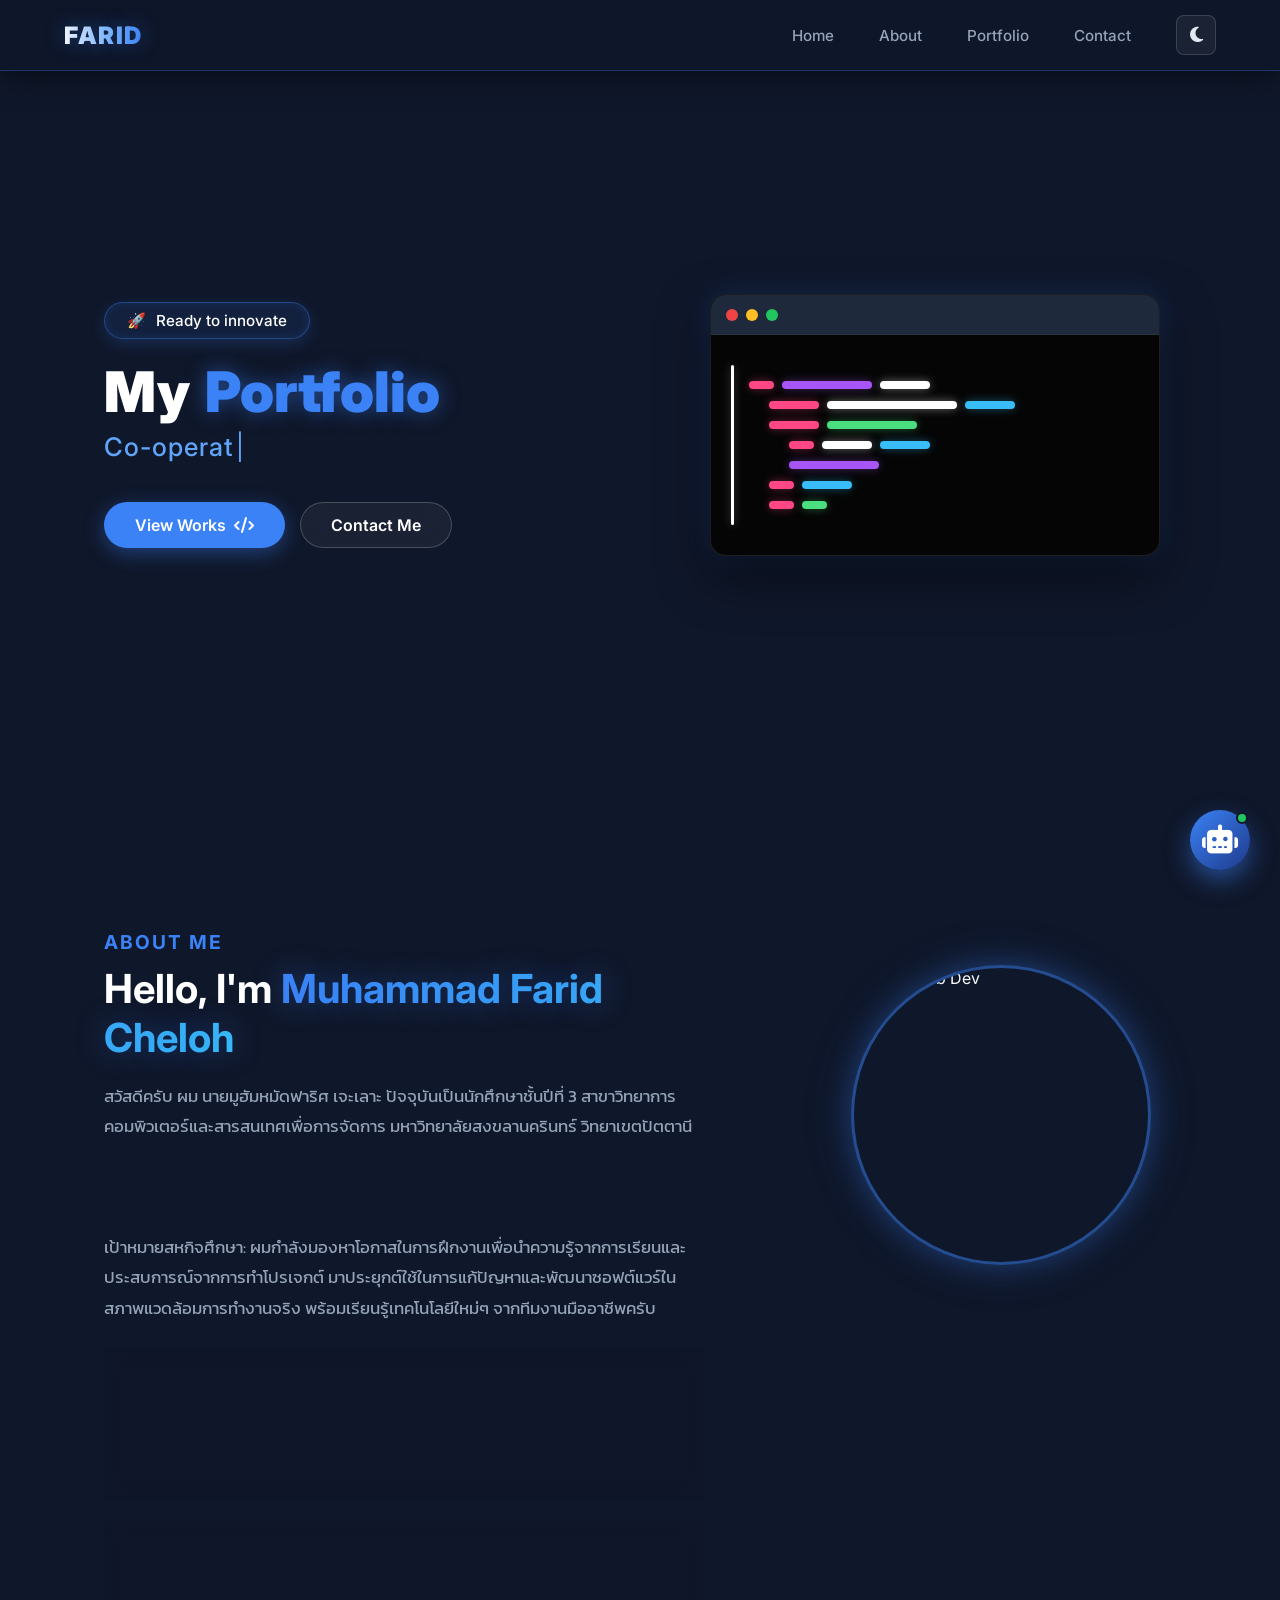
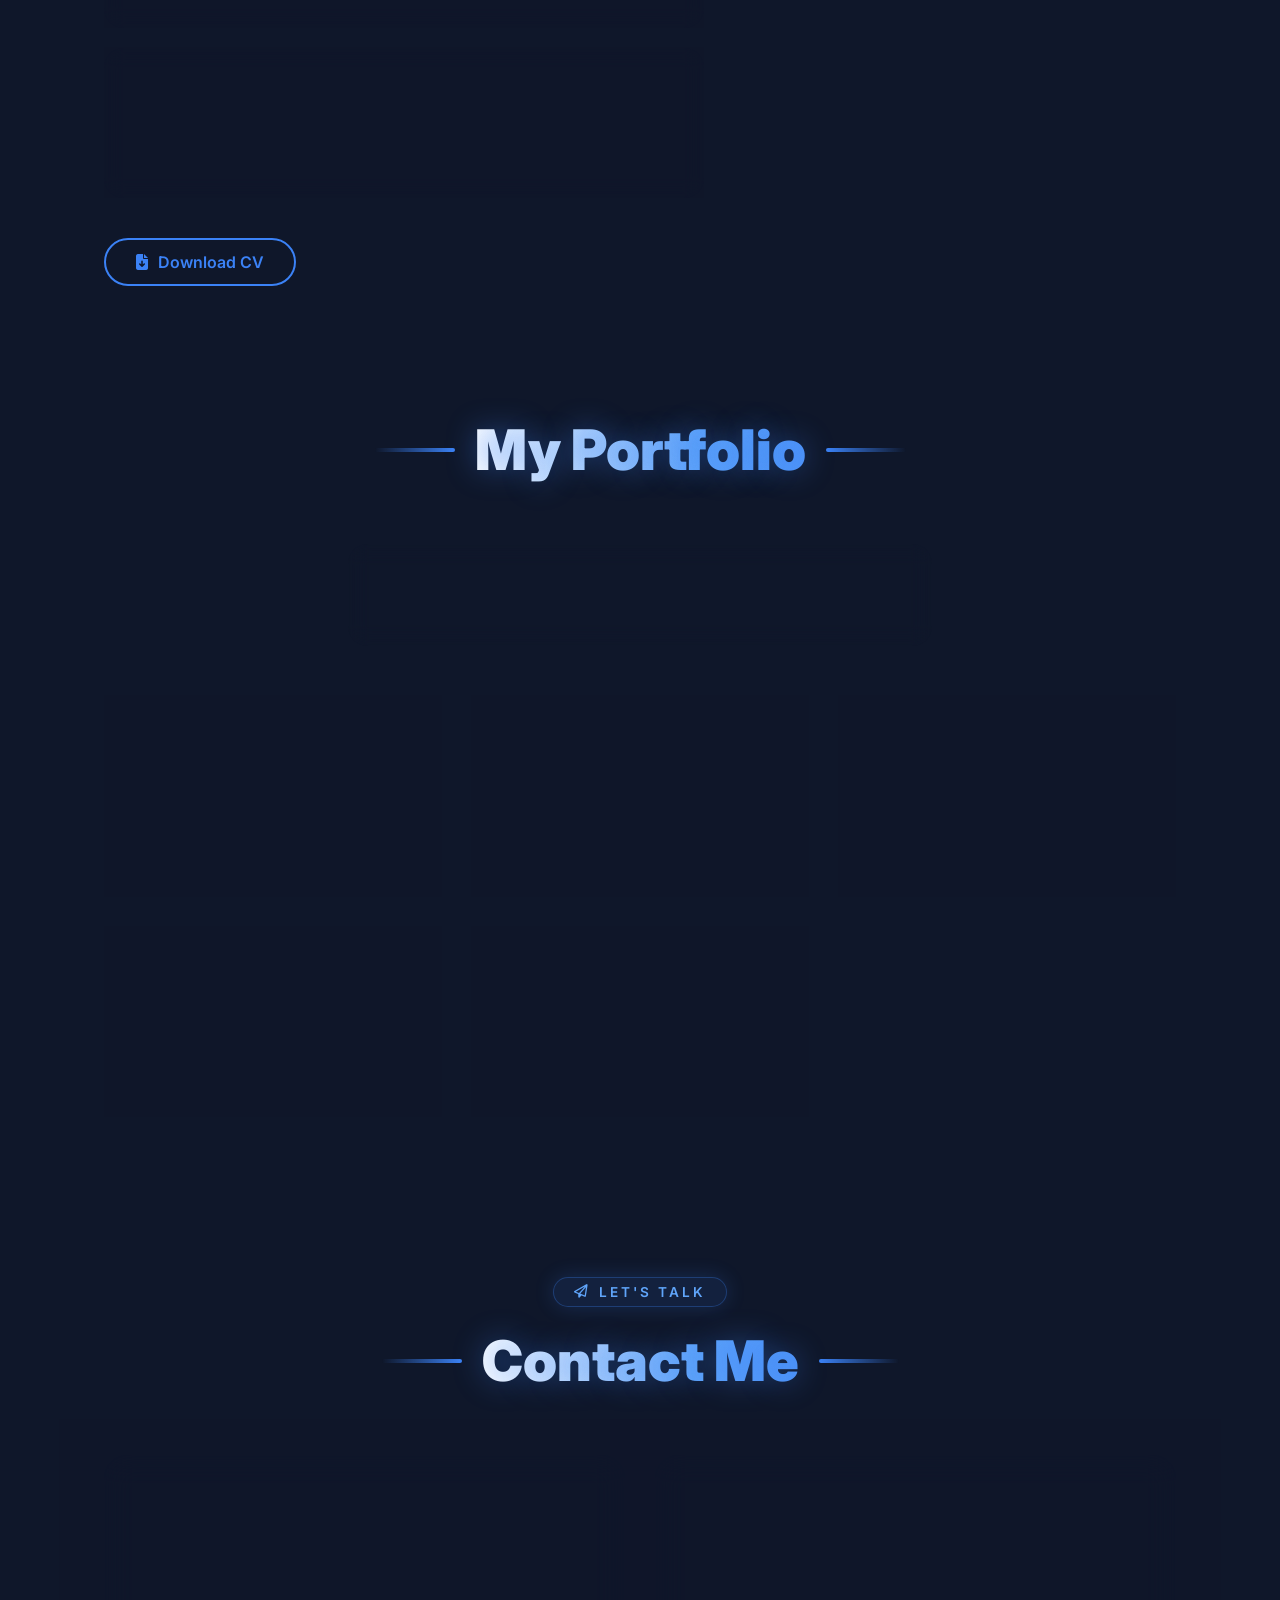
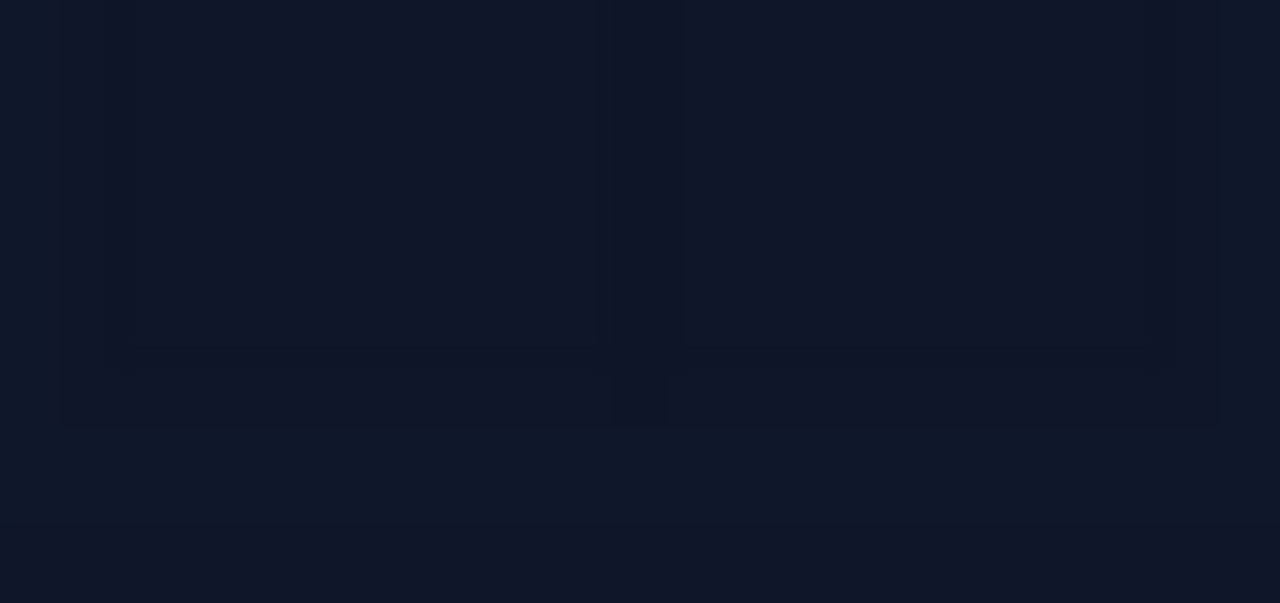
==== commit 8c00574a: "Add files via upload" ====
--- a/home.html
+++ b/home.html
@@ -114,7 +114,7 @@
                     <div class="about-image-container" data-aos="fade-left">
                         <div class="profile-glow-ring"></div>
                         <div class="profile-circle">
-                            <img src="https://media.discordapp.net/attachments/1481311491276800192/1481694243419590778/0b1e8082-4c52-452a-9e64-dcdb04a88c0c.png?ex=69b43ecc&is=69b2ed4c&hm=f2e26850e00615bcdcffd35544f0e735a19c7c8fc6d232da368fdc7147a6ad24&=&format=webp&quality=lossless&width=659&height=879" alt="Farid Web Dev">
+                            <img src="https://media.discordapp.net/attachments/1481311491276800192/1481694243419590778/0b1e8082-4c52-452a-9e64-dcdb04a88c0c.png?ex=69c3680c&is=69c2168c&hm=e1711d68c3d1b30728c8cf3b981377680764dc31c1ba47bf4519a8446e88465a&=&format=webp&quality=lossless&width=659&height=879" alt="Farid Web Dev">
                         </div>
                     </div>
                 </div>
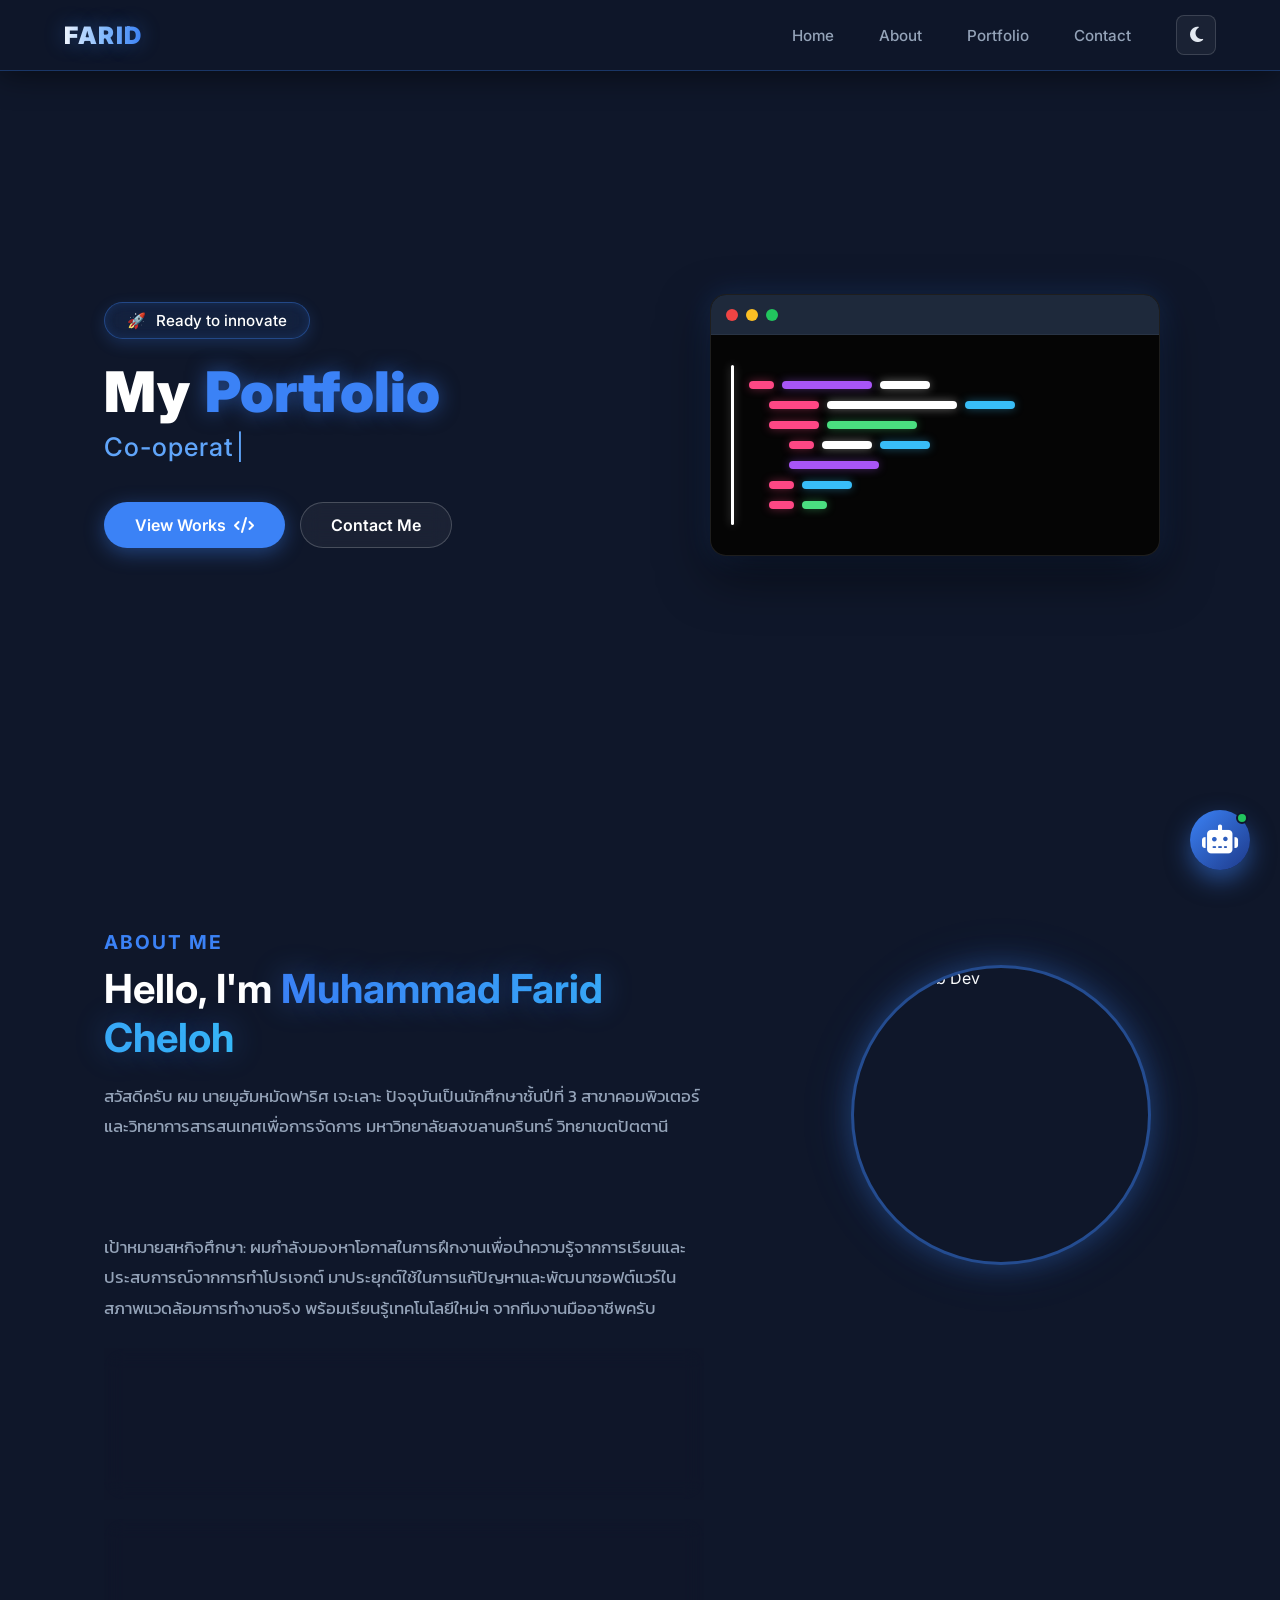
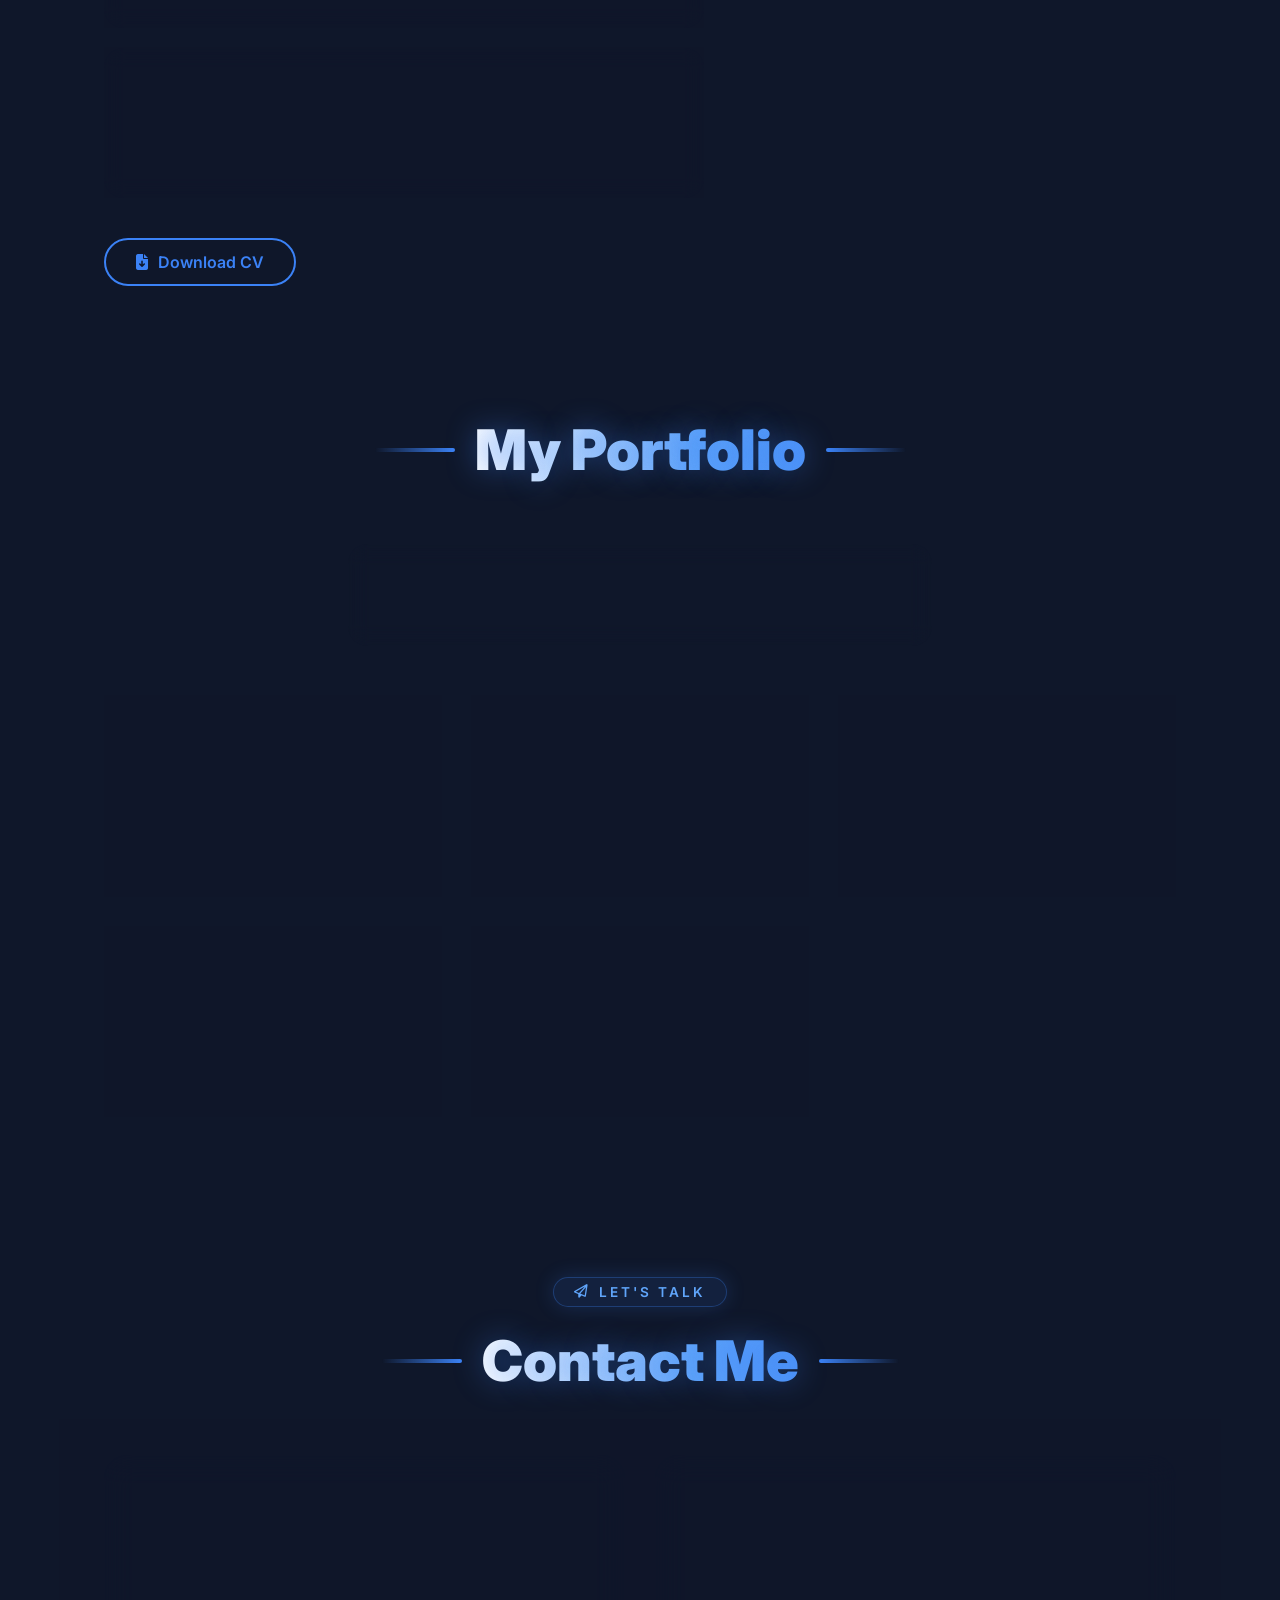
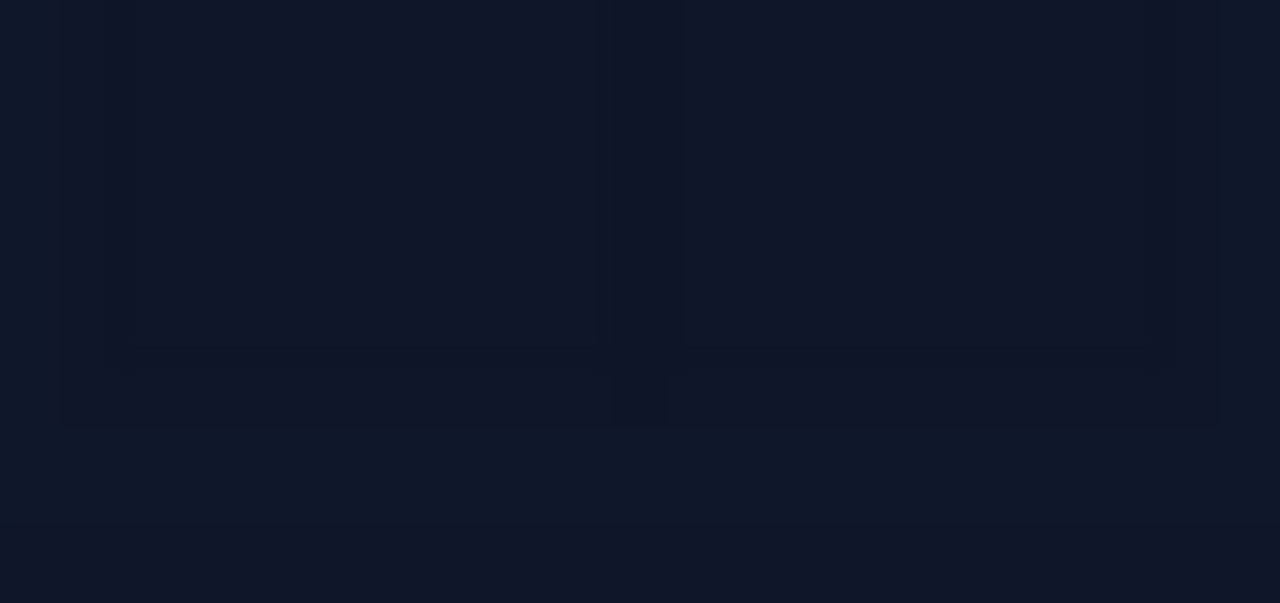
==== commit d45902bc: "Add files via upload" ====
--- a/home.html
+++ b/home.html
@@ -66,7 +66,7 @@
                         <h2 class="about-title">About Me</h2>
                         <h3 class="hello-text">Hello, I'm <span class="highlight-name">Muhammad Farid Cheloh</span></h3>
                         <p class="about-bio">
-                            สวัสดีครับ ผม นายมูฮัมหมัดฟาริศ เจะเลาะ ปัจจุบันเป็นนักศึกษาชั้นปีที่ 3 สาขาวิทยาการคอมพิวเตอร์และสารสนเทศเพื่อการจัดการ มหาวิทยาลัยสงขลานครินทร์ วิทยาเขตปัตตานี<br><br><br><br>
+                            สวัสดีครับ ผม นายมูฮัมหมัดฟาริศ เจะเลาะ ปัจจุบันเป็นนักศึกษาชั้นปีที่ 3 สาขาคอมพิวเตอร์และวิทยาการสารสนเทศเพื่อการจัดการ มหาวิทยาลัยสงขลานครินทร์ วิทยาเขตปัตตานี<br><br><br><br>
                             เป้าหมายสหกิจศึกษา: ผมกำลังมองหาโอกาสในการฝึกงานเพื่อนำความรู้จากการเรียนและประสบการณ์จากการทำโปรเจกต์ มาประยุกต์ใช้ในการแก้ปัญหาและพัฒนาซอฟต์แวร์ในสภาพแวดล้อมการทำงานจริง พร้อมเรียนรู้เทคโนโลยีใหม่ๆ จากทีมงานมืออาชีพครับ
                         </p>
                         
@@ -174,8 +174,8 @@
 
                         <div class="project-card outline-card open-modal-btn" style="cursor: pointer;"
                              data-title="Lost-and-Found Web App"
-                             data-img="https://media.discordapp.net/attachments/1481311491276800192/1481745475320283207/image.png?ex=69b46e82&is=69b31d02&hm=18e2483980aef44514c56a6eb5051f0a61d94b0a17c85876382520f015a49aad&=&format=webp&quality=lossless&width=1569&height=723, 
-                                       https://media.discordapp.net/attachments/1481311491276800192/1481748714245853346/image.png?ex=69b47187&is=69b32007&hm=9be3e0a5d3b03867d58f86a2780c4bc62d487c665bfd4aabff8213b890ccf7b4&=&format=webp&quality=lossless&width=1070&height=456"
+                             data-img="https://media.discordapp.net/attachments/1481311491276800192/1481745475320283207/image.png?ex=69c44082&is=69c2ef02&hm=07ad638fa3299cbf8cec3fee3f91577b408d0b1e7c68f251e0434db968180a5d&=&format=webp&quality=lossless&width=1569&height=723, 
+                                       https://media.discordapp.net/attachments/1481311491276800192/1481748714245853346/image.png?ex=69c44387&is=69c2f207&hm=d1dd4f867fd9998f243cb6a1a2d3487bd8e36747430b451be4e55b52c5ac4868&=&format=webp&quality=lossless&width=1070&height=456"
                              data-desc="ระบบเว็บแอปพลิเคชันสำหรับแจ้งของหายและตามหาของภายในมหาวิทยาลัย พัฒนาด้วย PHP และ MySQL มีระบบจัดการผู้ใช้งาน การอัปโหลดรูปภาพ และอัปเดตสถานะสิ่งของได้แบบ Real-time"
                              data-tech="PHP, MySQL, HTML, CSS, JavaScript, Bootstrap">
                             <div class="card-info">
@@ -212,8 +212,8 @@
                         <div class="project-card outline-card open-modal-btn" style="cursor: pointer;"
                              data-title="Object Detection Project"
                              data-img="https://media.discordapp.net/attachments/1481311491276800192/1481751791715745835/yolo_plastic_p03.jpg?ex=69c2f4e4&is=69c1a364&hm=31dc283a71bdb7e39eda054e9e2a176131e625cab641ef8742f6fc1457f4703a&=&format=webp&width=542&height=723, 
-                                       https://media.discordapp.net/attachments/1481311491276800192/1481751792508469398/yolo_paper_p02.jpg?ex=69c2f4e4&is=69c1a364&hm=763115bdb76300b41ec4a419a7262416ef0cac3c84dc5ded27e4112a373a4181&=&format=webp&width=542&height=723,
-                                       https://media.discordapp.net/attachments/1481311491276800192/1481751793309323366/yolo_bottle_p01.jpg?ex=69c2f4e5&is=69c1a365&hm=67db92fe9f99807caafc849ee7cfd0064a00bfb1fe517487b5cbd73043cea6f0&=&format=webp&width=542&height=723"
+                                       https://media.discordapp.net/attachments/1481311491276800192/1481751792508469398/yolo_paper_p02.jpg?ex=69c44664&is=69c2f4e4&hm=3f4d35b0d146bf1a500bfae9eda95b0cf51ec16a9c48625a43b00bab6dedf2a0&=&format=webp&width=542&height=723,
+                                       https://media.discordapp.net/attachments/1481311491276800192/1481751793309323366/yolo_bottle_p01.jpg?ex=69c44665&is=69c2f4e5&hm=b793bbebb92aa76b5ca18ffbf47adf72eeaf787ca536c29824ad882f16771451&=&format=webp&width=542&height=723"
                              data-desc="โปรเจกต์ตรวจจับวัตถุในภาพด้วยโมเดล YOLO พัฒนาด้วยภาษา Python ใช้ไลบรารี OpenCV ในการประมวลผลภาพและแสดงผลการตรวจจับแบบเรียลไทม์ สามารถระบุประเภทของวัตถุและตำแหน่งในภาพได้อย่างแม่นยำ"
                              data-tech="Python, YOLO Image">
                             <div class="card-info">
@@ -256,7 +256,7 @@
                     <div class="project-grid">
                         <div class="project-card image-card">
                             <div class="card-img">
-                                <img src="https://placehold.co/600x400/111827/a855f7?text=Certificate+1" alt="MikroTik Certificate">
+                                <img src="https://media.discordapp.net/attachments/1481311491276800192/1486116299988926474/image.png?ex=69c45528&is=69c303a8&hm=0f3b82a966934ae0827a782f42e03daa05c8d5325e403e657701614aa1453a6d&=&format=webp&quality=lossless&width=627&height=878" alt="MikroTik Certificate">
                                 <div class="card-overlay"><a href="#" class="view-btn"><i class="fa-solid fa-magnifying-glass-plus"></i> View Full</a></div>
                             </div>
                             <div class="card-info">
@@ -267,7 +267,7 @@
 
                         <div class="project-card image-card">
                             <div class="card-img">
-                                <img src="https://media.discordapp.net/attachments/1481311491276800192/1481709673659891862/image.png?ex=69b44d2b&is=69b2fbab&hm=9703be2eab83d7a1a5f2149329d9261585f802ae00e737520caa993a9325c331&=&format=webp&quality=lossless&width=1101&height=765" alt="Cybersecurity Certificate">
+                                <img src="https://media.discordapp.net/attachments/1481311491276800192/1481709673659891862/image.png?ex=69c41f2b&is=69c2cdab&hm=c97c30f9dbee7d0662f77893b5dbc3bc964429fe865925c2913bf0852ce0a333&=&format=webp&quality=lossless&width=1101&height=765">
                                 <div class="card-overlay"><a href="#" class="view-btn"><i class="fa-solid fa-magnifying-glass-plus"></i> View Full</a></div>
                             </div>
                             <div class="card-info">
@@ -278,7 +278,7 @@
                         
                         <div class="project-card image-card">
                             <div class="card-img">
-                                <img src="https://media.discordapp.net/attachments/1481311491276800192/1481706530481897523/IMG_1343.jpg?ex=69b44a3d&is=69b2f8bd&hm=d7fe6ac68503b58bfd2d3efd9ec0b7af9ffb9e10e28e3a74a32de369a7097dac&=&format=webp&width=1029&height=723" alt="Badminton">
+                                <img src="https://media.discordapp.net/attachments/1481311491276800192/1481706530481897523/IMG_1343.jpg?ex=69c41c3d&is=69c2cabd&hm=5e8f3075c27bf47beef8a5939b2af6b7bb0cdcfe0d3404e05448ac70a8ee259f&=&format=webp&width=1029&height=723">
                                 <div class="card-overlay"><a href="#" class="view-btn"><i class="fa-solid fa-magnifying-glass-plus"></i> View Full</a></div>
                             </div>
                             <div class="card-info">
@@ -289,7 +289,7 @@
 
                         <div class="project-card image-card">
                             <div class="card-img">
-                                <img src="https://media.discordapp.net/attachments/1481311491276800192/1481706528817025086/IMG_6391.jpg?ex=69b44a3d&is=69b2f8bd&hm=a8cc8820f9859fdd144409fbf856119537267e49c88c212ee693f2c932212bbf&=&format=webp&width=1016&height=723" alt="Leadership Workshop">
+                                <img src="https://media.discordapp.net/attachments/1481311491276800192/1481706528817025086/IMG_6391.jpg?ex=69c41c3d&is=69c2cabd&hm=abd0609cffa3e58d010013dd5f5e060bc30ca52683ffaac596ca86417fe12405&=&format=webp&width=1016&height=723">
                                 <div class="card-overlay"><a href="#" class="view-btn"><i class="fa-solid fa-magnifying-glass-plus"></i> View Full</a></div>
                             </div>
                             <div class="card-info">
@@ -300,7 +300,7 @@
 
                         <div class="project-card image-card">
                             <div class="card-img">
-                                <img src="https://media.discordapp.net/attachments/1481311491276800192/1481706529777520660/86e533c26ef87e90.jpg?ex=69b44a3d&is=69b2f8bd&hm=3e104a0c25d4124528f9ae53ac05da5a087213fbf7184adb59ed3068c52005e7&=&format=webp&width=905&height=675" alt="Staff freshie game">
+                                <img src="https://media.discordapp.net/attachments/1481311491276800192/1481706529777520660/86e533c26ef87e90.jpg?ex=69c41c3d&is=69c2cabd&hm=60e4ad80c31e9125794247d72b4588c58267601dbeeffedf4dda1a1d545f2023&=&format=webp&width=905&height=675">
                                 <div class="card-overlay"><a href="#" class="view-btn"><i class="fa-solid fa-magnifying-glass-plus"></i> View Full</a></div>
                             </div>
                             <div class="card-info">
